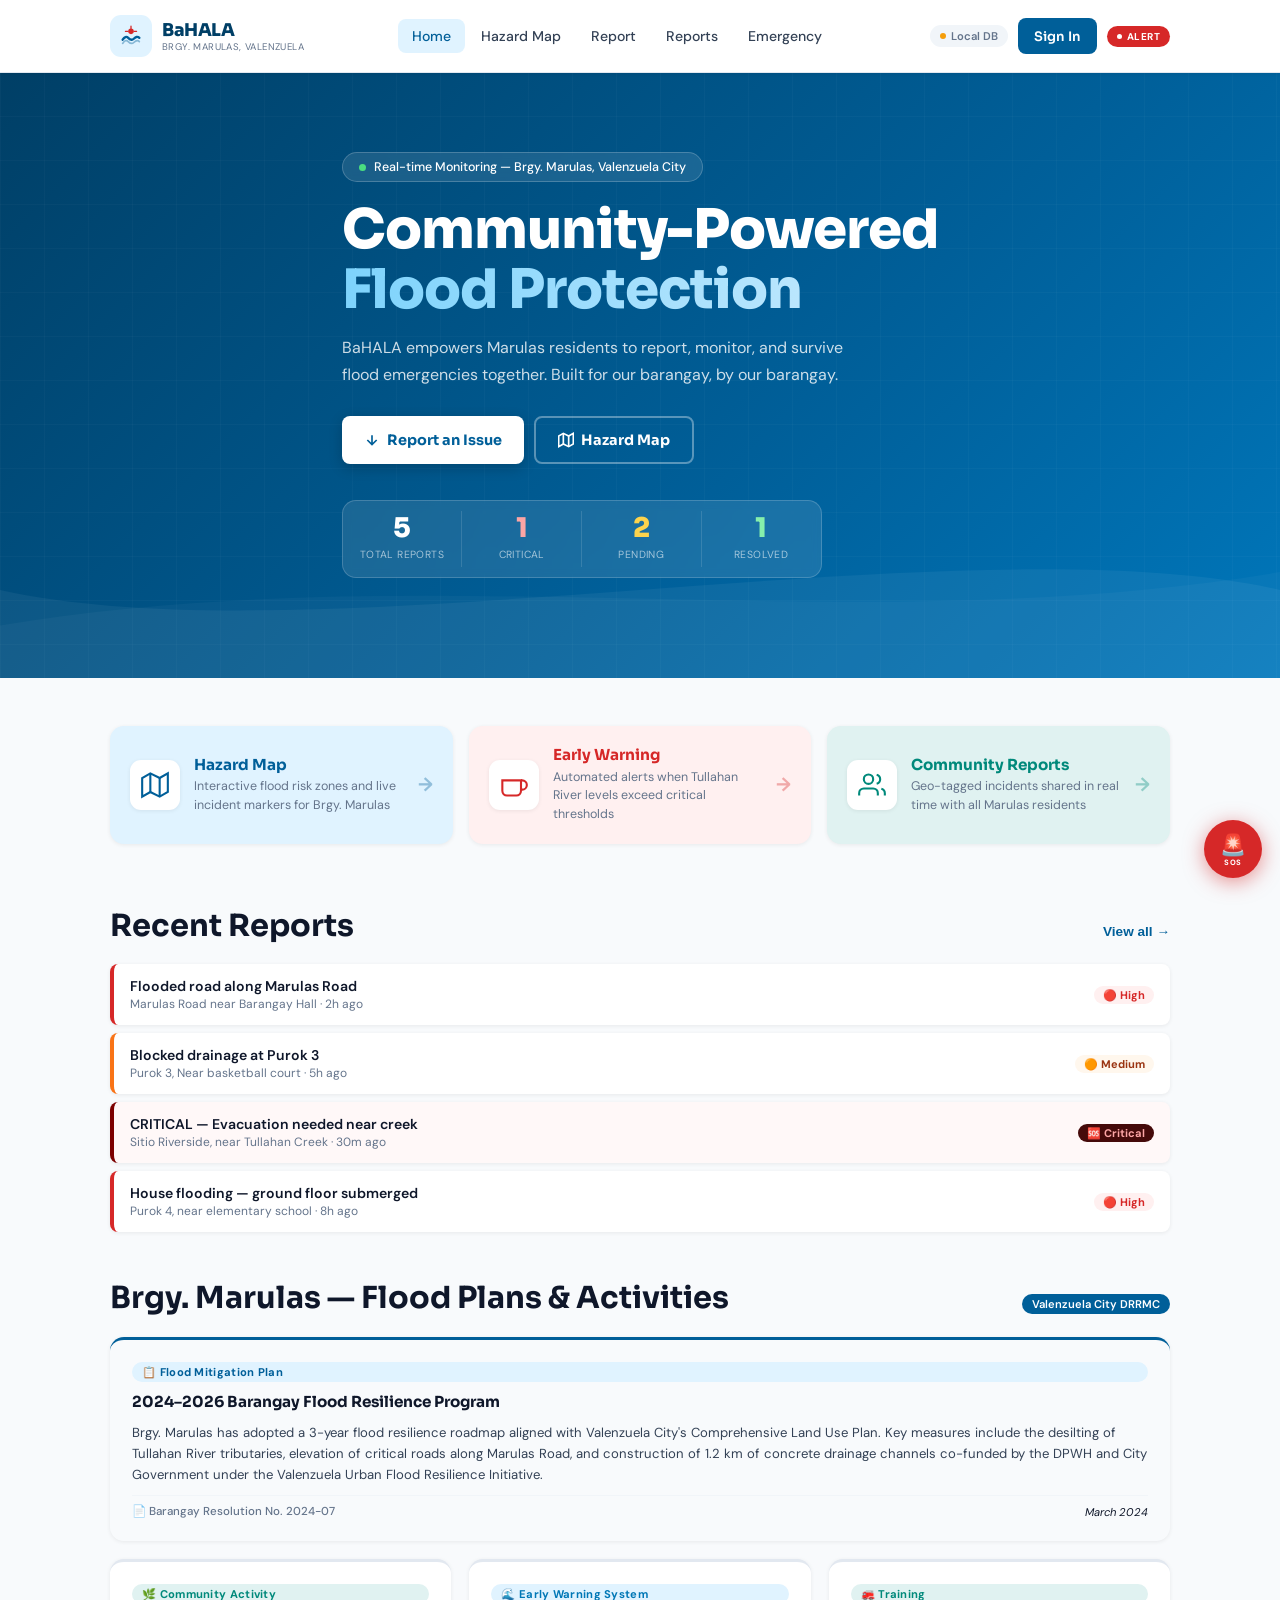
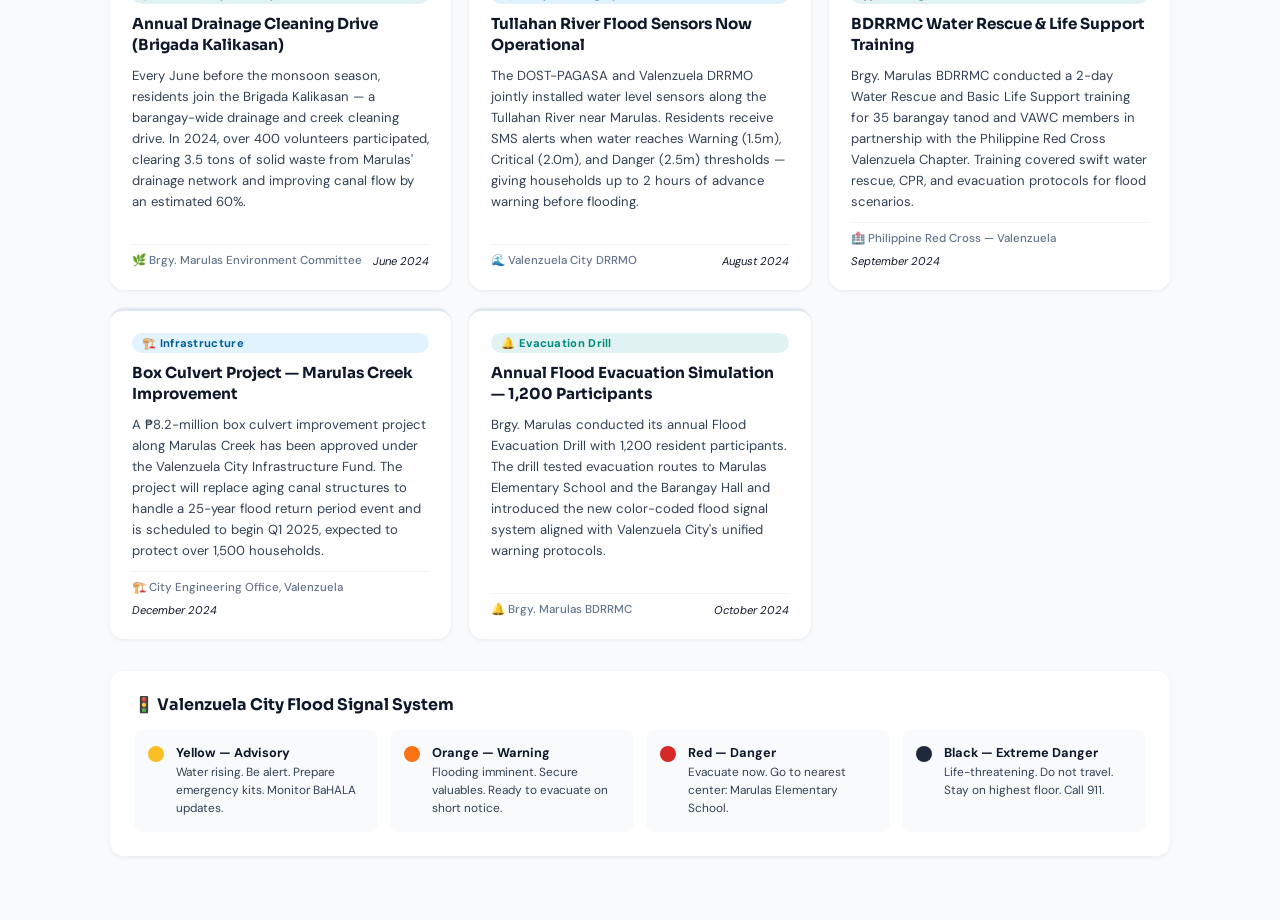
==== index.html @ 25e04f05 "separated the capture and insert image button to easily upload images thru camera and from files" ====
<!DOCTYPE html>
<html lang="en">
<head>
<meta charset="UTF-8">
<meta name="viewport" content="width=device-width, initial-scale=1.0">
<title>BaHALA — Brgy. Marulas Flood Early Warning System</title>
<meta name="description" content="BaHALA — Community-powered flood warning and reporting system for Barangay Marulas, Valenzuela City.">
<link href="https://fonts.googleapis.com/css2?family=Sora:wght@300;400;600;700;800&family=DM+Sans:opsz,wght@9..40,300;9..40,400;9..40,500;9..40,600&display=swap" rel="stylesheet">
<link rel="stylesheet" href="https://unpkg.com/leaflet@1.9.4/dist/leaflet.css"/>
<link rel="stylesheet" href="styles.css">
</head>
<body>

<!-- ============ HEADER ============ -->
<header class="header" id="header">
  <div class="header-inner">
    <div class="logo" data-page="home">
      <div class="logo-icon">
        <svg width="26" height="26" viewBox="0 0 28 28" fill="none">
          <circle cx="14" cy="14" r="12" fill="#E0F3FF"/>
          <path d="M5 18c2-3 4-4 6-2s4 3 6 1 4-3 6-1" stroke="#005F99" stroke-width="2.5" stroke-linecap="round"/>
          <path d="M5 22c2-3 4-4 6-2s4 3 6 1 4-3 6-1" stroke="#005F99" stroke-width="1.8" stroke-linecap="round" opacity="0.4"/>
          <circle cx="14" cy="9" r="3" fill="#D62828"/>
          <path d="M14 6V3.5M10.5 9H8M17.5 9H20" stroke="#D62828" stroke-width="1.4" stroke-linecap="round"/>
        </svg>
      </div>
      <div class="logo-text">
        <span class="logo-main">BaHALA</span>
        <span class="logo-sub">Brgy. Marulas, Valenzuela</span>
      </div>
    </div>

    <nav class="nav-desktop">
      <a class="nav-link active" data-page="home">Home</a>
      <a class="nav-link" data-page="map">Hazard Map</a>
      <a class="nav-link" data-page="report">Report</a>
      <a class="nav-link" data-page="view">Reports</a>
      <a class="nav-link" data-page="contacts">Emergency</a>
    </nav>

    <div class="header-right">
      <div class="db-indicator" id="dbIndicator"><span class="db-dot"></span><span class="db-label">Local DB</span></div>
      <div id="userMenu" class="user-menu" style="display:none">
        <button class="user-avatar" id="userAvatar">U</button>
        <div class="user-dropdown" id="userDropdown" style="display:none">
          <div class="user-name" id="userNameDisplay">User</div>
          <div class="user-role-display" id="userRoleDisplay">Resident</div>
          <hr style="margin:8px 0;border-color:var(--gray-100)">
          <button class="dropdown-item" id="profileBtn">👤 My Profile</button>
          <button class="dropdown-item" id="logoutBtn">🚪 Sign Out</button>
        </div>
      </div>
      <button class="btn-login-nav" id="loginNavBtn" data-page="login">Sign In</button>
      <div class="alert-badge" id="alertBadge"><span class="alert-dot"></span><span>ALERT</span></div>
      <button class="mobile-menu-btn" id="mobileMenuBtn"><span></span><span></span><span></span></button>
    </div>
  </div>

  <!-- Verification / Lite mode banners rendered here by JS -->
  <div id="headerBanners"></div>

  <div class="mobile-nav" id="mobileNav">
    <a class="mobile-nav-link" data-page="home">🏠 Home</a>
    <a class="mobile-nav-link" data-page="map">🗺️ Hazard Map</a>
    <a class="mobile-nav-link" data-page="report">📋 Report Issue</a>
    <a class="mobile-nav-link" data-page="view">📊 View Reports</a>
    <a class="mobile-nav-link" data-page="contacts">🚨 Emergency</a>
    <a class="mobile-nav-link" id="mobileLoginLink" data-page="login">🔐 Sign In / Register</a>
    <a class="mobile-nav-link" href="lite.html">⚡ Lite Mode (Low Bandwidth)</a>
  </div>
</header>

<!-- ============================================================ PAGE: LOGIN ============================================================ -->
<main id="page-login" class="page">
  <div class="auth-wrapper">
    <div class="auth-card">
      <div class="auth-header">
        <svg width="52" height="52" viewBox="0 0 28 28" fill="none">
          <circle cx="14" cy="14" r="12" fill="#E0F3FF"/>
          <path d="M5 18c2-3 4-4 6-2s4 3 6 1 4-3 6-1" stroke="#005F99" stroke-width="2.5" stroke-linecap="round"/>
          <circle cx="14" cy="9" r="3" fill="#D62828"/>
        </svg>
        <h2>BaHALA Sign In</h2>
        <p>Brgy. Marulas Flood Warning System</p>
      </div>
      <div class="auth-tabs">
        <button class="auth-tab active" data-tab="signin">Sign In</button>
        <button class="auth-tab" data-tab="signup">Register</button>
      </div>
      <!-- Sign In Form -->
      <div class="auth-form" id="signinForm">
        <div class="demo-creds">
          <strong>Demo Credentials</strong><br>
          👤 Resident: <code>resident@marulas.com</code> / <code>resident123</code><br>
          <!--🛡️ Admin: <code>admin@marulas.gov.ph</code> / <code>admin123</code>-->
        </div>
        <div class="form-group"><label>Email Address</label><input type="email" id="loginEmail" placeholder="your@email.com"></div>
        <div class="form-group"><label>Password</label><input type="password" id="loginPassword" placeholder="••••••••"></div>
        <button class="btn-auth" id="signInBtn">Sign In →</button>
        <button class="btn-guest" data-page="home">Continue as Guest (View Only)</button>
      </div>
      <!-- Sign Up Form -->
      <div class="auth-form" id="signupForm" style="display:none">
        <div class="form-group"><label>Full Name</label><input type="text" id="regName" placeholder="Juan dela Cruz"></div>
        <div class="form-group"><label>Email Address</label><input type="email" id="regEmail" placeholder="your@email.com"></div>
        <div class="form-group">
          <label>Password</label>
          <input type="password" id="regPassword" placeholder="Min. 8 characters">
          <div class="pw-strength" id="pwStrengthBars">
            <div class="pw-strength-bar" id="pwBar1"></div>
            <div class="pw-strength-bar" id="pwBar2"></div>
            <div class="pw-strength-bar" id="pwBar3"></div>
            <div class="pw-strength-bar" id="pwBar4"></div>
          </div>
          <div class="pw-strength-label" id="pwStrengthLabel"></div>
        </div>
        <button class="btn-auth" id="signUpBtn">Create Account →</button>
        <p class="auth-note">Admin accounts are assigned by the Barangay office only.</p>
      </div>
    </div>
  </div>
</main>

<!-- ============================================================ PAGE: HOME ============================================================ -->
<main id="page-home" class="page active">

  <section class="hero">
    <div class="hero-bg">
      <svg class="hero-wave" viewBox="0 0 1440 200" preserveAspectRatio="none"><path d="M0,100 C360,180 1080,20 1440,100 L1440,200 L0,200 Z" fill="rgba(255,255,255,0.05)"/></svg>
      <svg class="hero-wave hero-wave2" viewBox="0 0 1440 200" preserveAspectRatio="none"><path d="M0,140 C480,60 960,160 1440,80 L1440,200 L0,200 Z" fill="rgba(255,255,255,0.03)"/></svg>
    </div>
    <div class="hero-content container">
      <div class="hero-badge"><span class="pulse-dot"></span>Real-time Monitoring — Brgy. Marulas, Valenzuela City</div>
      <h1 class="hero-title">Community-Powered<br><em>Flood Protection</em></h1>
      <p class="hero-desc">BaHALA empowers Marulas residents to report, monitor, and survive flood emergencies together. Built for our barangay, by our barangay.</p>
      <div class="hero-ctas">
        <button class="btn-primary" data-page="report">
          <svg width="16" height="16" viewBox="0 0 24 24" fill="none" stroke="currentColor" stroke-width="2.5"><path d="M12 5v14M5 12l7 7 7-7"/></svg>Report an Issue
        </button>
        <button class="btn-secondary" data-page="map">
          <svg width="16" height="16" viewBox="0 0 24 24" fill="none" stroke="currentColor" stroke-width="2.5"><polygon points="1 6 1 22 8 18 16 22 23 18 23 2 16 6 8 2 1 6"/><line x1="8" y1="2" x2="8" y2="18"/><line x1="16" y1="6" x2="16" y2="22"/></svg>Hazard Map
        </button>
      </div>
      <div class="status-strip">
        <div class="status-item"><span class="status-num" id="statTotal">—</span><span class="status-label">Total Reports</span></div>
        <div class="status-divider"></div>
        <div class="status-item"><span class="status-num status-red" id="statCritical">—</span><span class="status-label">Critical</span></div>
        <div class="status-divider"></div>
        <div class="status-item"><span class="status-num status-yellow" id="statPending">—</span><span class="status-label">Pending</span></div>
        <div class="status-divider"></div>
        <div class="status-item"><span class="status-num status-green" id="statResolved">—</span><span class="status-label">Resolved</span></div>
      </div>
    </div>
  </section>

  <section class="features">
    <div class="container">
      <div class="feature-grid">
        <div class="feature-card fc-blue" data-page="map"><div class="fc-icon"><svg width="28" height="28" viewBox="0 0 24 24" fill="none" stroke="currentColor" stroke-width="1.8"><polygon points="1 6 1 22 8 18 16 22 23 18 23 2 16 6 8 2 1 6"/><line x1="8" y1="2" x2="8" y2="18"/><line x1="16" y1="6" x2="16" y2="22"/></svg></div><div class="fc-content"><h3>Hazard Map</h3><p>Interactive flood risk zones and live incident markers for Brgy. Marulas</p></div><div class="fc-arrow">→</div></div>
        <div class="feature-card fc-red" data-page="contacts"><div class="fc-icon"><svg width="28" height="28" viewBox="0 0 24 24" fill="none" stroke="currentColor" stroke-width="1.8"><path d="M18 8h1a4 4 0 010 8h-1"/><path d="M2 8h16v9a4 4 0 01-4 4H6a4 4 0 01-4-4V8z"/></svg></div><div class="fc-content"><h3>Early Warning</h3><p>Automated alerts when Tullahan River levels exceed critical thresholds</p></div><div class="fc-arrow">→</div></div>
        <div class="feature-card fc-teal" data-page="report"><div class="fc-icon"><svg width="28" height="28" viewBox="0 0 24 24" fill="none" stroke="currentColor" stroke-width="1.8"><path d="M17 21v-2a4 4 0 00-4-4H5a4 4 0 00-4 4v2"/><circle cx="9" cy="7" r="4"/><path d="M23 21v-2a4 4 0 00-3-3.87M16 3.13a4 4 0 010 7.75"/></svg></div><div class="fc-content"><h3>Community Reports</h3><p>Geo-tagged incidents shared in real time with all Marulas residents</p></div><div class="fc-arrow">→</div></div>
      </div>
    </div>
  </section>

  <section class="home-section">
    <div class="container">
      <div class="section-header"><h2>Recent Reports</h2><button class="btn-link" data-page="view">View all →</button></div>
      <div id="recentReportsList" class="recent-list"><div class="loading-shimmer"></div><div class="loading-shimmer"></div><div class="loading-shimmer"></div></div>
    </div>
  </section>

  <!-- ARTICLES & NEWS -->
  <section class="news-section">
    <div class="container">
      <div class="section-header">
        <h2>Brgy. Marulas — Flood Plans &amp; Activities</h2>
        <span class="section-badge">Valenzuela City DRRMC</span>
      </div>
      <div class="news-grid">

        <article class="news-card news-featured">
          <div class="news-tag news-tag-plan">📋 Flood Mitigation Plan</div>
          <h3>2024–2026 Barangay Flood Resilience Program</h3>
          <p>Brgy. Marulas has adopted a 3-year flood resilience roadmap aligned with Valenzuela City's Comprehensive Land Use Plan. Key measures include the desilting of Tullahan River tributaries, elevation of critical roads along Marulas Road, and construction of 1.2 km of concrete drainage channels co-funded by the DPWH and City Government under the Valenzuela Urban Flood Resilience Initiative.</p>
          <div class="news-footer"><span class="news-source">📄 Barangay Resolution No. 2024-07</span><span class="news-date">March 2024</span></div>
        </article>

        <article class="news-card">
          <div class="news-tag news-tag-activity">🌿 Community Activity</div>
          <h3>Annual Drainage Cleaning Drive (Brigada Kalikasan)</h3>
          <p>Every June before the monsoon season, residents join the Brigada Kalikasan — a barangay-wide drainage and creek cleaning drive. In 2024, over 400 volunteers participated, clearing 3.5 tons of solid waste from Marulas' drainage network and improving canal flow by an estimated 60%.</p>
          <div class="news-footer"><span class="news-source">🌿 Brgy. Marulas Environment Committee</span><span class="news-date">June 2024</span></div>
        </article>

        <article class="news-card">
          <div class="news-tag news-tag-alert">🌊 Early Warning System</div>
          <h3>Tullahan River Flood Sensors Now Operational</h3>
          <p>The DOST-PAGASA and Valenzuela DRRMO jointly installed water level sensors along the Tullahan River near Marulas. Residents receive SMS alerts when water reaches Warning (1.5m), Critical (2.0m), and Danger (2.5m) thresholds — giving households up to 2 hours of advance warning before flooding.</p>
          <div class="news-footer"><span class="news-source">🌊 Valenzuela City DRRMO</span><span class="news-date">August 2024</span></div>
        </article>

        <article class="news-card">
          <div class="news-tag news-tag-activity">🚒 Training</div>
          <h3>BDRRMC Water Rescue &amp; Life Support Training</h3>
          <p>Brgy. Marulas BDRRMC conducted a 2-day Water Rescue and Basic Life Support training for 35 barangay tanod and VAWC members in partnership with the Philippine Red Cross Valenzuela Chapter. Training covered swift water rescue, CPR, and evacuation protocols for flood scenarios.</p>
          <div class="news-footer"><span class="news-source">🏥 Philippine Red Cross — Valenzuela</span><span class="news-date">September 2024</span></div>
        </article>

        <article class="news-card">
          <div class="news-tag news-tag-plan">🏗️ Infrastructure</div>
          <h3>Box Culvert Project — Marulas Creek Improvement</h3>
          <p>A ₱8.2-million box culvert improvement project along Marulas Creek has been approved under the Valenzuela City Infrastructure Fund. The project will replace aging canal structures to handle a 25-year flood return period event and is scheduled to begin Q1 2025, expected to protect over 1,500 households.</p>
          <div class="news-footer"><span class="news-source">🏗️ City Engineering Office, Valenzuela</span><span class="news-date">December 2024</span></div>
        </article>

        <article class="news-card">
          <div class="news-tag news-tag-activity">🔔 Evacuation Drill</div>
          <h3>Annual Flood Evacuation Simulation — 1,200 Participants</h3>
          <p>Brgy. Marulas conducted its annual Flood Evacuation Drill with 1,200 resident participants. The drill tested evacuation routes to Marulas Elementary School and the Barangay Hall and introduced the new color-coded flood signal system aligned with Valenzuela City's unified warning protocols.</p>
          <div class="news-footer"><span class="news-source">🔔 Brgy. Marulas BDRRMC</span><span class="news-date">October 2024</span></div>
        </article>

      </div>

      <div class="signal-guide">
        <h3>🚦 Valenzuela City Flood Signal System</h3>
        <div class="signal-grid">
          <div class="signal-item signal-yellow"><div class="signal-color"></div><div><strong>Yellow — Advisory</strong><p>Water rising. Be alert. Prepare emergency kits. Monitor BaHALA updates.</p></div></div>
          <div class="signal-item signal-orange"><div class="signal-color"></div><div><strong>Orange — Warning</strong><p>Flooding imminent. Secure valuables. Ready to evacuate on short notice.</p></div></div>
          <div class="signal-item signal-red"><div class="signal-color"></div><div><strong>Red — Danger</strong><p>Evacuate now. Go to nearest center: Marulas Elementary School.</p></div></div>
          <div class="signal-item signal-black"><div class="signal-color"></div><div><strong>Black — Extreme Danger</strong><p>Life-threatening. Do not travel. Stay on highest floor. Call 911.</p></div></div>
        </div>
      </div>
    </div>
  </section>

</main>

<!-- ============================================================ PAGE: HAZARD MAP ============================================================ -->
<main id="page-map" class="page">
  <div class="page-header page-header-map">
    <div class="container">
      <div class="page-header-inner">
        <button class="back-btn" data-page="home">← Back</button>
        <div><h1>🗺️ Hazard Map</h1><p>Flood risk zones &amp; live incident markers — Brgy. Marulas, Valenzuela City</p></div>
      </div>
    </div>
  </div>
  <div class="map-layout">
    <div class="map-sidebar">
      <div class="map-legend">
        <h4>Risk Zones</h4>
        <div class="legend-item"><span class="legend-dot dot-critical"></span> Critical Risk</div>
        <div class="legend-item"><span class="legend-dot dot-high"></span> High Risk</div>
        <div class="legend-item"><span class="legend-dot dot-medium"></span> Medium Risk</div>
        <div class="legend-item"><span class="legend-dot dot-low"></span> Low Risk</div>
        <hr>
        <div class="legend-item"><span class="legend-icon">📍</span> Incident Report</div>
        <div class="legend-item"><span class="legend-icon">🏫</span> Evacuation Center</div>
        <div class="legend-item"><span class="legend-icon">🏛️</span> Barangay Hall</div>
      </div>
      <div class="map-filter-section">
        <h4>Filter Incidents</h4>
        <div class="map-filter-chips" id="mapSevFilter">
          <button class="chip active" data-filter="all">All</button>
          <button class="chip" data-filter="critical">🆘 Critical</button>
          <button class="chip" data-filter="high">🔴 High</button>
          <button class="chip" data-filter="medium">🟠 Medium</button>
          <button class="chip" data-filter="low">🟡 Low</button>
        </div>
      </div>
      <div class="map-incidents">
        <h4>Active Incidents <span id="incidentCount" class="incident-count">0</span></h4>
        <div id="mapIncidentList"><div class="map-incident-empty">Loading incidents...</div></div>
      </div>
    </div>
    <div class="map-main">
      <div id="hazardMap"></div>
      <div class="map-controls">
        <button class="map-ctrl-btn" id="mapCenterBtn" title="Center on Brgy. Marulas">🎯</button>
      </div>
    </div>
  </div>
</main>

<!-- ============================================================ PAGE: REPORT ============================================================ -->
<main id="page-report" class="page">
  <div class="page-header">
    <div class="container">
      <div class="page-header-inner">
        <button class="back-btn" data-page="home">← Back</button>
        <div><h1>Submit a Report</h1><p>Report flood hazards in Brgy. Marulas — data syncs to all users instantly</p></div>
      </div>
    </div>
  </div>
  <div class="container form-container">
    <div class="form-card" id="reportFormCard">
      <!-- Step 1: Incident Details -->
      <div class="form-section-title"><div class="form-step">1</div><h3>Incident Details</h3></div>
      <div class="form-grid">
        <div class="form-group full-width"><label>Report Title *</label><input type="text" id="reportTitle" placeholder="e.g. Flooded road near Barangay Hall" maxlength="100"><span class="char-count" id="titleCount">0/100</span></div>
        <div class="form-group"><label>Incident Type *</label><div class="select-wrapper"><select id="reportType"><option value="">Select type...</option><option value="road-flooding">Road Flooding</option><option value="house-flooding">House Flooding</option><option value="blocked-drainage">Blocked Drainage</option><option value="rising-water-level">Rising Water Level</option><option value="landslide">Landslide / Erosion</option><option value="structural-damage">Structural Damage</option><option value="evacuation-needed">Evacuation Needed</option><option value="other">Other Hazard</option></select></div></div>
        <div class="form-group"><label>Severity Level *</label><div class="severity-picker" id="severityPicker"><button type="button" class="sev-btn sev-low" data-value="low">🟡 Low</button><button type="button" class="sev-btn sev-medium" data-value="medium">🟠 Medium</button><button type="button" class="sev-btn sev-high" data-value="high">🔴 High</button><button type="button" class="sev-btn sev-critical" data-value="critical">🆘 Critical</button></div><input type="hidden" id="reportSeverity"></div>
        <div class="form-group full-width"><label>Street / Landmark *</label><input type="text" id="reportStreet" placeholder="e.g. Marulas Road near Purok 3 basketball court"></div>
        <div class="form-group full-width"><label>Description *</label><textarea id="reportDescription" rows="4" placeholder="Describe the situation. Include water level, number of families affected, and any immediate dangers..." maxlength="600"></textarea><span class="char-count" id="descCount">0/600</span></div>
      </div>

      <!-- Step 2: Reporter Info -->
      <div class="form-section-title" style="margin-top:2rem"><div class="form-step">2</div><h3>Reporter Information</h3></div>
      <div class="form-grid">
        <div class="form-group"><label>Your Name *</label><input type="text" id="reporterName" placeholder="Full name"></div>
        <div class="form-group"><label>Contact Number</label><input type="tel" id="reporterContact" placeholder="09XX-XXX-XXXX"></div>
        <div class="form-group full-width"><label class="checkbox-label"><input type="checkbox" id="reportAnonymous"><span class="checkmark"></span>Submit anonymously (your name will not be shown publicly)</label></div>
      </div>

      <!-- Step 3: Photo Evidence -->
      <div class="form-section-title" style="margin-top:2rem"><div class="form-step">3</div><h3>Photo Evidence <span style="font-weight:400;color:var(--gray-500);font-size:0.82rem">(Optional)</span></h3></div>
      <div class="form-grid">
        <div class="form-group full-width">
          <label>Upload or Capture Image</label>
          <div class="image-action-buttons" style="display:flex; gap:12px; margin-bottom:12px;">
            <button type="button" class="btn-cancel" id="btnCameraImage" style="flex:1; display:flex; align-items:center; justify-content:center; gap:8px; min-height:48px;">📷 Take Photo</button>
            <button type="button" class="btn-cancel" id="btnUploadImage" style="flex:1; display:flex; align-items:center; justify-content:center; gap:8px; min-height:48px;">📁 Upload File</button>
          </div>
          <div class="image-upload-zone" id="imageUploadZone">
            <div class="image-upload-icon">📥</div>
            <p>Or drag and drop an image here</p>
            <small>JPG, PNG, WEBP — max 5MB</small>
          </div>
          <input type="file" id="reportImageUpload" accept="image/*" style="display:none">
          <input type="file" id="reportImageCamera" accept="image/*" capture="environment" style="display:none">
          <div id="imagePreviewWrap" style="display:none" class="image-preview-wrap">
            <img id="imagePreview" class="image-preview" src="" alt="Preview">
            <button class="image-preview-remove" id="removeImageBtn" title="Remove image">✕</button>
          </div>
          <div class="upload-progress" id="uploadProgressWrap" style="display:none">
            <div class="upload-progress-bar" id="uploadProgressBar"></div>
          </div>
        </div>
      </div>

      <div class="form-actions">
        <button class="btn-cancel" data-page="home">Cancel</button>
        <button class="btn-submit" id="submitReportBtn"><svg width="16" height="16" viewBox="0 0 24 24" fill="none" stroke="currentColor" stroke-width="2.5"><polyline points="20 6 9 17 4 12"/></svg>Submit Report</button>
      </div>
      <div class="form-success" id="formSuccess">
        <div class="success-icon">✓</div>
        <h3>Report Submitted!</h3>
        <p>Your report has been recorded and synced to all users in real time.</p>
        <div class="success-actions">
          <button class="btn-submit" data-page="view">View All Reports</button>
          <button class="btn-cancel" id="submitAnotherBtn">Submit Another</button>
        </div>
      </div>
    </div>
  </div>
</main>

<!-- ============================================================ PAGE: VIEW REPORTS ============================================================ -->
<main id="page-view" class="page">
  <div class="page-header">
    <div class="container">
      <div class="page-header-inner">
        <button class="back-btn" data-page="home">← Back</button>
        <div><h1>Community Reports</h1><p>Brgy. Marulas flood incidents <span id="adminBadge" class="admin-badge" style="display:none">🛡️ Admin View</span></p></div>
      </div>
    </div>
  </div>
  <div class="container" style="padding-top:16px;padding-bottom:60px">
    <div class="resolve-notice" id="resolveNotice" style="display:none">⏱️ <strong>Auto-delete active:</strong> Resolved reports are automatically removed after 24 hours.</div>
    <div class="filter-bar">
      <div class="filter-group"><label>Severity</label><div class="filter-chips" id="severityFilter"><button class="chip active" data-filter="all">All</button><button class="chip chip-low" data-filter="low">🟡 Low</button><button class="chip chip-medium" data-filter="medium">🟠 Medium</button><button class="chip chip-high" data-filter="high">🔴 High</button><button class="chip chip-critical" data-filter="critical">🆘 Critical</button></div></div>
      <div class="filter-group"><label>Status</label><div class="filter-chips" id="statusFilter"><button class="chip active" data-filter="all">All</button><button class="chip" data-filter="pending">⏳ Pending</button><button class="chip" data-filter="responding">🔵 Responding</button><button class="chip" data-filter="resolved">✅ Resolved</button></div></div>
      <div class="filter-search"><input type="text" id="searchReports" placeholder="🔍 Search title, location, type…"></div>
      <div class="filter-actions">
        <span class="filter-count" id="filterResultCount" style="display:none"></span>
        <button class="btn-clear-filters" id="clearFiltersBtn" style="display:none">✕ Clear</button>
        <button class="btn-refresh" id="refreshBtn">↻ Refresh</button>
      </div>
    </div>
    <div class="reports-table-wrap" id="reportsTableWrap"><table class="reports-table"><thead><tr><th>ID</th><th>Title</th><th>Type</th><th>Location</th><th>Severity</th><th>Status</th><th>Submitted</th><th>Actions</th></tr></thead><tbody id="reportsTableBody"></tbody></table></div>
    <div class="empty-state" id="emptyState" style="display:none"><div class="empty-icon">📋</div><h3>No reports found</h3><p>Try adjusting your filters or submit a new report.</p><button class="btn-submit" data-page="report">Submit First Report</button></div>
  </div>
</main>

<!-- ============================================================ PAGE: EMERGENCY CONTACTS ============================================================ -->
<main id="page-contacts" class="page">
  <div class="page-header page-header-red">
    <div class="container"><div class="page-header-inner"><button class="back-btn" data-page="home">← Back</button><div><h1>🚨 Emergency Contacts</h1><p>Valenzuela City &amp; Brgy. Marulas emergency responders</p></div></div></div>
  </div>
  <div class="container contacts-container">
    <div class="emergency-banner"><span>⚠️</span><div><strong>In immediate danger?</strong><p>Call 911 or the Valenzuela DRRMO hotline immediately. Do not wait.</p></div><a href="tel:911" class="emergency-call-btn">CALL 911</a></div>
    <div class="contacts-grid">
      <div class="contact-card"><div class="contact-icon">🏛️</div><div class="contact-info"><h3>Valenzuela DRRMO</h3><p>City Disaster Risk Reduction &amp; Management Office</p><a href="tel:02-8292-8700" class="contact-number">02-8292-8700</a><a href="tel:0917-8297119" class="contact-number">0917-829-7119</a></div><a href="tel:02-8292-8700" class="contact-call-btn">📞 Call</a></div>
      <div class="contact-card"><div class="contact-icon">🌦️</div><div class="contact-info"><h3>PAGASA</h3><p>Weather &amp; Flood Forecasting Division</p><a href="tel:02-8284-0800" class="contact-number">02-8284-0800</a></div><a href="tel:02-8284-0800" class="contact-call-btn">📞 Call</a></div>
      <div class="contact-card"><div class="contact-icon">🚒</div><div class="contact-info"><h3>Valenzuela Fire Station</h3><p>Bureau of Fire Protection — Valenzuela City</p><a href="tel:02-8292-0000" class="contact-number">02-8292-0000</a><a href="tel:160" class="contact-number">160</a></div><a href="tel:02-8292-0000" class="contact-call-btn">📞 Call</a></div>
      <div class="contact-card"><div class="contact-icon">👮</div><div class="contact-info"><h3>Valenzuela PNP</h3><p>Police Station — Valenzuela City</p><a href="tel:02-8292-1161" class="contact-number">02-8292-1161</a><a href="tel:117" class="contact-number">117</a></div><a href="tel:02-8292-1161" class="contact-call-btn">📞 Call</a></div>
      <div class="contact-card"><div class="contact-icon">🏥</div><div class="contact-info"><h3>Valenzuela Medical Center</h3><p>Emergency medical assistance</p><a href="tel:02-8291-5841" class="contact-number">02-8291-5841</a></div><a href="tel:02-8291-5841" class="contact-call-btn">📞 Call</a></div>
      <div class="contact-card"><div class="contact-icon">🏥</div><div class="contact-info"><h3>Philippine Red Cross</h3><p>Rescue, relief and medical aid</p><a href="tel:143" class="contact-number">143</a><a href="tel:02-8527-0000" class="contact-number">02-8527-0000</a></div><a href="tel:143" class="contact-call-btn">📞 Call</a></div>
      <div class="contact-card"><div class="contact-icon">⚡</div><div class="contact-info"><h3>Meralco Emergency</h3><p>Downed power lines &amp; electrical hazards</p><a href="tel:16211" class="contact-number">16211</a></div><a href="tel:16211" class="contact-call-btn">📞 Call</a></div>
      <div class="contact-card"><div class="contact-icon">🏛️</div><div class="contact-info"><h3>NDRRMC Operations</h3><p>National Disaster Risk Reduction Council</p><a href="tel:02-8911-1406" class="contact-number">02-8911-1406</a><a href="tel:911" class="contact-number">911</a></div><a href="tel:911" class="contact-call-btn">📞 Call</a></div>
    </div>
    <div class="section-header" style="margin-top:3rem"><h2>Brgy. Marulas Local Contacts</h2></div>
    <div class="local-contacts">
      <div class="local-contact"><div class="lc-avatar">BC</div><div class="lc-info"><strong>Barangay Captain</strong><span>Hon. Barangay Captain</span></div><a href="tel:09171234567" class="lc-call">📞 09171234567</a></div>
      <div class="local-contact"><div class="lc-avatar">BD</div><div class="lc-info"><strong>BDRRMC Head</strong><span>Emergency Coordinator</span></div><a href="tel:09281234567" class="lc-call">📞 09281234567</a></div>
      <div class="local-contact"><div class="lc-avatar">EV</div><div class="lc-info"><strong>Evacuation Center</strong><span>Marulas Elementary School</span></div><a href="tel:09391234567" class="lc-call">📞 09391234567</a></div>
      <div class="local-contact"><div class="lc-avatar">TC</div><div class="lc-info"><strong>Barangay Tanod Chief</strong><span>Peace &amp; Order Desk</span></div><a href="tel:09451234567" class="lc-call">📞 09451234567</a></div>
    </div>
  </div>
</main>

<!-- ============================================================ PAGE: PROFILE ============================================================ -->
<main id="page-profile" class="page">
  <div class="page-header">
    <div class="container">
      <div class="page-header-inner">
        <button class="back-btn" data-page="home">← Back</button>
        <div><h1>👤 My Profile</h1><p>Manage your account information and security</p></div>
      </div>
    </div>
  </div>
  <div class="profile-wrapper">
    <div class="profile-card" id="profileCard">
      <!-- Rendered by JS -->
    </div>
  </div>
</main>

<!-- REPORT DETAIL MODAL -->
<div class="modal-overlay" id="modalOverlay">
  <div class="modal" id="reportModal">
    <button class="modal-close" id="modalClose">✕</button>
    <div class="modal-body" id="modalBody"></div>
  </div>
</div>

<!-- IMAGE LIGHTBOX -->
<div class="img-lightbox" id="imgLightbox">
  <button class="img-lightbox-close" id="imgLightboxClose">✕</button>
  <img id="imgLightboxImg" src="" alt="Full image">
</div>

<!-- FAB -->
<a href="tel:911" class="fab-emergency"><span>🚨</span><span class="fab-label">SOS</span></a>

<!-- TOAST -->
<div class="toast" id="toast"></div>

<script src="config.js"></script>
<script src="database.js"></script>
<script src="https://unpkg.com/leaflet@1.9.4/dist/leaflet.js"></script>
<script src="app.js"></script>
</body>
</html>
---- styles.css ----
/* ===================================================
   BaHALA v2 — Flood Early Warning System
   Brgy. Marulas, Valenzuela City
   =================================================== */
:root {
  --primary:     #005F99;
  --dark-blue:   #003F66;
  --red:         #D62828;
  --red-light:   #FFF0F0;
  --light-bg:    #E0F3FF;
  --teal:        #00897B;
  --teal-light:  #E0F2F1;
  --amber:       #F59E0B;
  --amber-light: #FFFBEB;
  --green:       #16A34A;
  --green-light: #F0FDF4;
  --white:       #FFFFFF;
  --gray-50:     #F8FAFC;
  --gray-100:    #F1F5F9;
  --gray-200:    #E2E8F0;
  --gray-300:    #CBD5E1;
  --gray-500:    #64748B;
  --gray-700:    #334155;
  --gray-900:    #0F172A;
  --font-head:   'Sora', sans-serif;
  --font-body:   'DM Sans', sans-serif;
  --radius-sm:   8px;
  --radius:      14px;
  --radius-lg:   22px;
  --shadow-sm:   0 1px 4px rgba(0,0,0,0.07);
  --shadow:      0 4px 20px rgba(0,63,102,0.12);
  --shadow-lg:   0 20px 60px rgba(0,63,102,0.2);
}
*,*::before,*::after{box-sizing:border-box;margin:0;padding:0}
html{scroll-behavior:smooth}
body{font-family:var(--font-body);color:var(--gray-900);background:var(--gray-50);min-height:100vh;padding-top:72px;overflow-x:hidden}
h1,h2,h3,h4{font-family:var(--font-head);font-weight:700;line-height:1.2}
h1{font-size:clamp(1.8rem,4vw,2.6rem)}
h2{font-size:clamp(1.3rem,3vw,1.9rem)}
h3{font-size:1.05rem}
p{line-height:1.65;color:var(--gray-700)}
a{text-decoration:none;color:inherit}
.container{max-width:1100px;margin:0 auto;padding:0 20px}

/* PAGE SYSTEM */
.page{display:none}
.page.active{display:block;animation:pageFadeIn 0.3s ease}
@keyframes pageFadeIn{from{opacity:0;transform:translateY(10px)}to{opacity:1;transform:translateY(0)}}

/* HEADER */
.header{position:fixed;top:0;left:0;right:0;z-index:1000;background:rgba(255,255,255,0.96);backdrop-filter:blur(12px);border-bottom:1px solid var(--gray-200);box-shadow:var(--shadow-sm)}
.header-inner{display:flex;align-items:center;justify-content:space-between;max-width:1100px;margin:0 auto;padding:0 20px;height:72px;gap:12px}
.logo{display:flex;align-items:center;gap:10px;cursor:pointer;flex-shrink:0}
.logo-icon{width:42px;height:42px;background:var(--light-bg);border-radius:11px;display:flex;align-items:center;justify-content:center}
.logo-text{display:flex;flex-direction:column;line-height:1.2}
.logo-main{font-family:var(--font-head);font-weight:800;font-size:1.1rem;color:var(--dark-blue);letter-spacing:-0.5px}
.logo-sub{font-size:0.6rem;color:var(--gray-500);text-transform:uppercase;letter-spacing:0.4px}
.nav-desktop{display:flex;gap:2px}
.nav-link{padding:8px 14px;border-radius:var(--radius-sm);font-weight:500;font-size:0.88rem;color:var(--gray-700);cursor:pointer;transition:all 0.2s;border:none;background:none}
.nav-link:hover,.nav-link.active{background:var(--light-bg);color:var(--primary)}
.header-right{display:flex;align-items:center;gap:10px;flex-shrink:0}
.db-indicator{display:flex;align-items:center;gap:5px;font-size:0.7rem;font-weight:600;color:var(--gray-500);background:var(--gray-100);padding:4px 10px;border-radius:999px}
.db-dot{width:6px;height:6px;border-radius:50%;background:var(--gray-300)}
.db-indicator.online .db-dot{background:#22c55e;animation:pulse2 1.5s infinite}
.db-indicator.offline .db-dot{background:var(--amber)}
@keyframes pulse2{0%,100%{opacity:1}50%{opacity:0.4}}
.user-menu{position:relative}
.user-avatar{width:36px;height:36px;border-radius:50%;background:var(--primary);color:white;font-family:var(--font-head);font-weight:700;font-size:0.85rem;display:flex;align-items:center;justify-content:center;cursor:pointer;border:none;transition:opacity 0.2s}
.user-avatar:hover{opacity:0.85}
.user-dropdown{position:absolute;top:calc(100% + 8px);right:0;background:white;border-radius:var(--radius);box-shadow:var(--shadow-lg);padding:12px;min-width:190px;z-index:100;border:1px solid var(--gray-200)}
.user-name{font-weight:700;font-size:0.9rem;margin-bottom:2px}
.user-role-display{font-size:0.75rem;color:var(--gray-500);margin-bottom:4px}
.dropdown-item{display:block;width:100%;padding:8px 10px;border-radius:var(--radius-sm);font-size:0.85rem;cursor:pointer;border:none;background:none;text-align:left;transition:background 0.2s}
.dropdown-item:hover{background:var(--gray-100)}
.btn-login-nav{background:var(--primary);color:white;border:none;padding:8px 16px;border-radius:var(--radius-sm);font-family:var(--font-head);font-weight:600;font-size:0.82rem;cursor:pointer;min-height:36px;transition:all 0.2s}
.btn-login-nav:hover{background:var(--dark-blue)}
.alert-badge{display:flex;align-items:center;gap:5px;background:var(--red);color:white;padding:4px 10px;border-radius:999px;font-size:0.62rem;font-weight:700;letter-spacing:0.5px;animation:alertPulse 2s infinite}
@keyframes alertPulse{0%,100%{opacity:1}50%{opacity:0.7}}
.alert-dot{width:5px;height:5px;background:white;border-radius:50%;animation:dotBlink 1s infinite}
@keyframes dotBlink{0%,100%{opacity:1}50%{opacity:0}}
.mobile-menu-btn{display:none;flex-direction:column;justify-content:center;gap:5px;width:40px;height:40px;background:none;border:1px solid var(--gray-200);border-radius:var(--radius-sm);cursor:pointer;padding:9px}
.mobile-menu-btn span{display:block;width: 100%;height:2px;background-color: #005F99;border-radius:2px;transition:all 0.3s}
.mobile-menu-btn.open span:nth-child(1){transform:rotate(45deg) translate(5px,5px)}
.mobile-menu-btn.open span:nth-child(2){opacity:0}
.mobile-menu-btn.open span:nth-child(3){transform:rotate(-45deg) translate(5px,-5px)}
.mobile-nav{display:none;flex-direction:column;border-top:1px solid var(--gray-200);background:white}
.mobile-nav.open{display:flex}
.mobile-nav-link{padding:14px 20px;font-size:0.9rem;font-weight:500;border-bottom:1px solid var(--gray-100);cursor:pointer;transition:background 0.2s;border:none;background:none;text-align:left}
.mobile-nav-link:hover{background:var(--light-bg)}
.mobile-nav-link.active{color:var(--primary);background:var(--light-bg)}

/* VERIFICATION BANNER */
.verify-banner{background:linear-gradient(90deg,#FFF7ED,#FFFBEB);border:1.5px solid #F59E0B;border-radius:var(--radius-sm);padding:10px 16px;margin:10px 20px 0;display:flex;align-items:center;gap:10px;font-size:0.82rem;color:#78350F;animation:slideBanner 0.35s ease}
@keyframes slideBanner{from{opacity:0;transform:translateY(-6px)}to{opacity:1;transform:translateY(0)}}
.verify-banner button{margin-left:auto;background:var(--amber);color:white;border:none;border-radius:5px;padding:4px 11px;font-size:0.75rem;font-weight:600;cursor:pointer;white-space:nowrap}
.verify-banner button:hover{background:#D97706}
.lite-banner{background:linear-gradient(90deg,var(--light-bg),#EFF6FF);border:1.5px solid rgba(0,95,153,0.25);border-radius:var(--radius-sm);padding:10px 16px;display:flex;align-items:center;gap:10px;font-size:0.82rem;color:var(--primary);animation:slideBanner 0.35s ease}
.lite-banner a{font-weight:700;text-decoration:underline;color:var(--dark-blue)}
.lite-banner button{margin-left:auto;background:none;border:none;color:var(--gray-500);cursor:pointer;font-size:1rem;padding:0 4px}

/* AUTH PAGE */
.auth-wrapper{min-height:calc(100vh - 72px);display:flex;align-items:center;justify-content:center;padding:40px 20px;background:linear-gradient(135deg,var(--dark-blue),var(--primary))}
.auth-card{background:white;border-radius:var(--radius-lg);box-shadow:var(--shadow-lg);padding:40px;width:100%;max-width:440px}
.auth-header{text-align:center;margin-bottom:24px}
.auth-header h2{font-size:1.5rem;margin:12px 0 4px}
.auth-header p{font-size:0.85rem;color:var(--gray-500)}
.auth-tabs{display:flex;background:var(--gray-100);border-radius:var(--radius-sm);padding:4px;margin-bottom:20px}
.auth-tab{flex:1;padding:9px;border:none;background:none;border-radius:6px;font-family:var(--font-head);font-weight:600;font-size:0.85rem;cursor:pointer;color:var(--gray-500);transition:all 0.2s}
.auth-tab.active{background:white;color:var(--primary);box-shadow:var(--shadow-sm)}
.auth-form{display:flex;flex-direction:column;gap:14px}
.demo-creds{background:var(--light-bg);border-radius:var(--radius-sm);padding:12px;font-size:0.78rem;line-height:1.7;color:var(--gray-700);border-left:3px solid var(--primary)}
.demo-creds code{background:rgba(0,95,153,0.1);padding:1px 5px;border-radius:4px;font-size:0.76rem}
.btn-auth{background:var(--primary);color:white;border:none;padding:14px;border-radius:var(--radius-sm);font-family:var(--font-head);font-weight:700;font-size:0.95rem;cursor:pointer;min-height:48px;transition:all 0.2s;letter-spacing:0.3px}
.btn-auth:hover{background:var(--dark-blue)}
.btn-guest{background:none;border:1.5px solid var(--gray-200);color:var(--gray-500);padding:12px;border-radius:var(--radius-sm);font-size:0.85rem;cursor:pointer;min-height:44px;transition:all 0.2s}
.btn-guest:hover{border-color:var(--primary);color:var(--primary)}
.auth-note{font-size:0.75rem;color:var(--gray-500);text-align:center}
.pw-strength{display:flex;gap:4px;margin-top:4px}
.pw-strength-bar{height:3px;flex:1;border-radius:2px;background:var(--gray-200);transition:background 0.3s}
.pw-strength-bar.weak{background:#EF4444}
.pw-strength-bar.fair{background:var(--amber)}
.pw-strength-bar.good{background:#22C55E}
.pw-strength-label{font-size:0.7rem;color:var(--gray-500);margin-top:2px}

/* HERO */
.hero{position:relative;min-height:500px;background:linear-gradient(135deg,var(--dark-blue) 0%,var(--primary) 60%,#0077BB 100%);overflow:hidden;display:flex;align-items:center}
.hero-bg{position:absolute;inset:0;pointer-events:none}
.hero-wave,.hero-wave2{position:absolute;bottom:0;left:0;width:100%;height:auto}
.hero::before{content:'';position:absolute;inset:0;background-image:linear-gradient(rgba(255,255,255,0.025) 1px,transparent 1px),linear-gradient(90deg,rgba(255,255,255,0.025) 1px,transparent 1px);background-size:44px 44px}
.hero-content{position:relative;z-index:1;padding:80px 20px 100px;color:white}
.hero-badge{display:inline-flex;align-items:center;gap:8px;background:rgba(255,255,255,0.1);border:1px solid rgba(255,255,255,0.2);border-radius:999px;padding:6px 16px;font-size:0.78rem;font-weight:500;margin-bottom:18px;backdrop-filter:blur(4px)}
.pulse-dot{width:7px;height:7px;background:#4ADE80;border-radius:50%;animation:pulse3 1.5s infinite;box-shadow:0 0 0 0 rgba(74,222,128,0.4)}
@keyframes pulse3{0%{box-shadow:0 0 0 0 rgba(74,222,128,0.4)}70%{box-shadow:0 0 0 8px rgba(74,222,128,0)}100%{box-shadow:0 0 0 0 rgba(74,222,128,0)}}
.hero-title{font-size:clamp(2rem,5vw,3.4rem);font-weight:800;letter-spacing:-1px;margin-bottom:14px;color:white;line-height:1.1}
.hero-title em{font-style:normal;background:linear-gradient(90deg,#7DD3FC,#BAE6FD);-webkit-background-clip:text;-webkit-text-fill-color:transparent;background-clip:text}
.hero-desc{font-size:1rem;color:rgba(255,255,255,0.8);max-width:540px;margin-bottom:28px;line-height:1.7}
.hero-ctas{display:flex;gap:10px;flex-wrap:wrap;margin-bottom:36px}
.btn-primary{display:inline-flex;align-items:center;gap:7px;background:white;color:var(--primary);font-family:var(--font-head);font-weight:700;font-size:0.9rem;padding:13px 22px;border-radius:var(--radius-sm);border:none;cursor:pointer;transition:all 0.2s;box-shadow:0 4px 14px rgba(0,0,0,0.2);min-height:48px}
.btn-primary:hover{transform:translateY(-2px);box-shadow:0 8px 24px rgba(0,0,0,0.25)}
.btn-secondary{display:inline-flex;align-items:center;gap:7px;background:transparent;color:white;font-family:var(--font-head);font-weight:700;font-size:0.9rem;padding:11px 22px;border-radius:var(--radius-sm);border:2px solid rgba(255,255,255,0.35);cursor:pointer;transition:all 0.2s;min-height:48px}
.btn-secondary:hover{background:rgba(255,255,255,0.1);border-color:rgba(255,255,255,0.7)}
.status-strip{display:flex;background:rgba(255,255,255,0.1);border:1px solid rgba(255,255,255,0.18);border-radius:var(--radius);overflow:hidden;backdrop-filter:blur(4px);max-width:480px}
.status-item{flex:1;padding:14px 12px;text-align:center}
.status-num{display:block;font-family:var(--font-head);font-size:1.7rem;font-weight:800;color:white;line-height:1}
.status-num.status-red{color:#FCA5A5}
.status-num.status-yellow{color:#FCD34D}
.status-num.status-green{color:#86EFAC}
.status-label{font-size:0.65rem;color:rgba(255,255,255,0.6);text-transform:uppercase;letter-spacing:0.4px}
.status-divider{width:1px;background:rgba(255,255,255,0.13);margin:10px 0}

/* FEATURES */
.features{padding:48px 0;background:var(--gray-50)}
.feature-grid{display:grid;grid-template-columns:repeat(3,1fr);gap:16px}
.feature-card{display:flex;align-items:center;gap:14px;padding:20px;border-radius:var(--radius);cursor:pointer;transition:all 0.25s;box-shadow:var(--shadow-sm);position:relative;overflow:hidden}
.feature-card:hover{transform:translateY(-4px);box-shadow:var(--shadow)}
.fc-blue{background:var(--light-bg);color:var(--primary)}
.fc-red{background:var(--red-light);color:var(--red)}
.fc-teal{background:var(--teal-light);color:var(--teal)}
.fc-icon{flex-shrink:0;width:50px;height:50px;border-radius:11px;display:flex;align-items:center;justify-content:center;background:white;box-shadow:var(--shadow-sm)}
.fc-blue .fc-icon svg{color:var(--primary)}
.fc-red .fc-icon svg{color:var(--red)}
.fc-teal .fc-icon svg{color:var(--teal)}
.fc-content{flex:1}
.fc-content h3{font-size:0.95rem;margin-bottom:3px}
.fc-content p{font-size:0.78rem;color:var(--gray-500);line-height:1.5}
.fc-arrow{font-size:1.2rem;font-weight:700;opacity:0.35;transition:transform 0.2s}
.feature-card:hover .fc-arrow{transform:translateX(4px);opacity:1}

/* HOME SECTION */
.home-section{padding:16px 0 48px}
.section-header{display:flex;align-items:baseline;justify-content:space-between;gap:12px;margin-bottom:20px;flex-wrap:wrap}
.section-header p{font-size:0.85rem;color:var(--gray-500)}
.section-badge{background:var(--primary);color:white;padding:3px 10px;border-radius:999px;font-size:0.7rem;font-weight:600}
.btn-link{background:none;border:none;color:var(--primary);font-weight:600;font-size:0.85rem;cursor:pointer;transition:opacity 0.2s}
.btn-link:hover{opacity:0.7}

/* RECENT LIST */
.recent-list{display:flex;flex-direction:column;gap:8px}
.loading-shimmer{height:56px;background:linear-gradient(90deg,var(--gray-100) 25%,var(--gray-200) 50%,var(--gray-100) 75%);background-size:200% 100%;animation:shimmer 1.5s infinite;border-radius:var(--radius-sm)}
@keyframes shimmer{0%{background-position:200% 0}100%{background-position:-200% 0}}
.recent-item{display:flex;align-items:center;gap:12px;padding:13px 16px;background:white;border-radius:var(--radius-sm);box-shadow:var(--shadow-sm);cursor:pointer;transition:all 0.2s;border-left:4px solid transparent}
.recent-item:hover{transform:translateX(4px);box-shadow:var(--shadow)}
.recent-item.sev-low{border-color:var(--amber)}
.recent-item.sev-medium{border-color:#F97316}
.recent-item.sev-high{border-color:var(--red)}
.recent-item.sev-critical{border-color:#7C0000;background:#FFF8F8}
.recent-item-title{font-weight:600;font-size:0.88rem;flex:1}
.recent-item-meta{font-size:0.75rem;color:var(--gray-500);margin-top:1px}
.empty-state-small{text-align:center;padding:28px;color:var(--gray-500);font-size:0.88rem;background:white;border-radius:var(--radius-sm);border:2px dashed var(--gray-200)}

/* NEWS SECTION */
.news-section{padding:0 0 64px;background:var(--gray-50)}
.news-grid{display:grid;grid-template-columns:repeat(3,1fr);gap:18px;margin-bottom:32px}
.news-card{background:white;border-radius:var(--radius);box-shadow:var(--shadow-sm);padding:22px;display:flex;flex-direction:column;gap:10px;transition:box-shadow 0.2s;border-top:3px solid var(--gray-200)}
.news-card:hover{box-shadow:var(--shadow)}
.news-featured{grid-column:1/-1;border-top-color:var(--primary);background:linear-gradient(to br,white,var(--light-bg))}
.news-featured h3{font-size:1.15rem}
.news-tag{display:inline-block;padding:3px 10px;border-radius:999px;font-size:0.7rem;font-weight:700;letter-spacing:0.3px}
.news-tag-plan{background:var(--light-bg);color:var(--primary)}
.news-tag-activity{background:var(--teal-light);color:var(--teal)}
.news-tag-alert{background:var(--light-bg);color:#0077B6}
.news-card h3{font-size:0.95rem;line-height:1.35}
.news-card p{font-size:0.82rem;color:var(--gray-600,var(--gray-700));line-height:1.6;flex:1}
.news-footer{display:flex;justify-content:space-between;align-items:center;gap:8px;flex-wrap:wrap;margin-top:auto;padding-top:8px;border-top:1px solid var(--gray-100)}
.news-source{font-size:0.72rem;color:var(--gray-500);font-weight:500}
.news-date{font-size:0.7rem;color:var(--gray-400);font-style:italic}

/* SIGNAL GUIDE */
.signal-guide{background:white;border-radius:var(--radius);box-shadow:var(--shadow-sm);padding:24px}
.signal-guide h3{margin-bottom:16px;font-size:1rem}
.signal-grid{display:grid;grid-template-columns:repeat(4,1fr);gap:12px}
.signal-item{display:flex;gap:12px;align-items:flex-start;padding:14px;border-radius:var(--radius-sm);background:var(--gray-50)}
.signal-color{width:16px;height:16px;border-radius:50%;flex-shrink:0;margin-top:2px}
.signal-yellow .signal-color{background:#FBBF24}
.signal-orange .signal-color{background:#F97316}
.signal-red .signal-color{background:var(--red)}
.signal-black .signal-color{background:#1E293B}
.signal-item strong{display:block;font-size:0.8rem;margin-bottom:3px}
.signal-item p{font-size:0.74rem;color:var(--gray-600,var(--gray-700));line-height:1.5}

/* MAP PAGE */
.page-header{background:linear-gradient(135deg,var(--dark-blue),var(--primary));color:white;padding:28px 0;margin-bottom:0}
.page-header-red{background:linear-gradient(135deg,#7C0000,var(--red))}
.page-header-map{background:linear-gradient(135deg,#003F66,#005F99,#0070AD)}
.page-header-inner{display:flex;align-items:flex-start;gap:18px}
.page-header h1{color:white;font-size:clamp(1.4rem,3vw,2rem)}
.page-header p{color:rgba(255,255,255,0.75);font-size:0.85rem;margin-top:4px}
.back-btn{background:rgba(255,255,255,0.15);border:1px solid rgba(255,255,255,0.2);color:white;padding:8px 14px;border-radius:var(--radius-sm);cursor:pointer;font-size:0.82rem;white-space:nowrap;min-height:44px;transition:background 0.2s}
.back-btn:hover{background:rgba(255,255,255,0.25)}
.admin-badge{display:inline-flex;align-items:center;gap:4px;background:var(--amber);color:#78350F;padding:2px 8px;border-radius:999px;font-size:0.7rem;font-weight:700;margin-left:8px}

.map-layout{display:grid;grid-template-columns:280px 1fr;height:calc(100vh - 160px);min-height:500px}
.map-sidebar{background:white;border-right:1px solid var(--gray-200);overflow-y:auto;padding:16px;display:flex;flex-direction:column;gap:16px}
.map-legend h4,.map-filter-section h4,.map-incidents h4{font-size:0.78rem;font-weight:700;text-transform:uppercase;letter-spacing:0.5px;color:var(--gray-500);margin-bottom:8px}
.legend-item{display:flex;align-items:center;gap:8px;font-size:0.82rem;color:var(--gray-700);padding:3px 0}
.legend-dot{width:12px;height:12px;border-radius:50%;flex-shrink:0}
.dot-critical{background:#7C0000}
.dot-high{background:var(--red)}
.dot-medium{background:#F97316}
.dot-low{background:var(--amber)}
.legend-icon{font-size:0.9rem}
.map-filter-chips{display:flex;flex-direction:column;gap:5px}
.map-filter-chips .chip{text-align:left;padding:6px 10px;justify-content:flex-start}
.map-incidents{flex:1;overflow-y:auto}
.incident-count{background:var(--primary);color:white;padding:1px 7px;border-radius:999px;font-size:0.7rem;margin-left:6px}
.map-incident-item{padding:10px;border-radius:var(--radius-sm);border-left:3px solid var(--gray-300);background:var(--gray-50);margin-bottom:6px;cursor:pointer;transition:all 0.2s;font-size:0.8rem}
.map-incident-item:hover{background:var(--light-bg);border-color:var(--primary)}
.map-incident-item.sev-low{border-color:var(--amber)}
.map-incident-item.sev-medium{border-color:#F97316}
.map-incident-item.sev-high{border-color:var(--red)}
.map-incident-item.sev-critical{border-color:#7C0000}
.map-incident-title{font-weight:600;margin-bottom:2px}
.map-incident-meta{color:var(--gray-500);font-size:0.72rem}
.map-incident-empty{text-align:center;padding:20px;color:var(--gray-500);font-size:0.82rem}
.map-main{position:relative}
#hazardMap{width:100%;height:100%;z-index:1}
.map-controls{position:absolute;bottom:16px;right:16px;z-index:500;display:flex;flex-direction:column;gap:6px}
.map-ctrl-btn{width:40px;height:40px;border-radius:var(--radius-sm);background:white;border:1px solid var(--gray-200);font-size:1.1rem;cursor:pointer;box-shadow:var(--shadow-sm);transition:all 0.2s;display:flex;align-items:center;justify-content:center}
.map-ctrl-btn:hover{background:var(--light-bg);border-color:var(--primary)}

/* FORM */
.form-container{padding:32px 20px 60px}
.form-card{background:white;border-radius:var(--radius-lg);box-shadow:var(--shadow);padding:32px;max-width:780px;margin:0 auto;position:relative}
.form-section-title{display:flex;align-items:center;gap:10px;margin-bottom:20px}
.form-step{width:30px;height:30px;background:var(--primary);color:white;border-radius:50%;display:flex;align-items:center;justify-content:center;font-family:var(--font-head);font-weight:700;font-size:0.85rem;flex-shrink:0}
.form-section-title h3{font-size:0.95rem;color:var(--dark-blue)}
.form-grid{display:grid;grid-template-columns:1fr 1fr;gap:16px}
.form-group{display:flex;flex-direction:column;gap:6px;position:relative}
.form-group.full-width{grid-column:1/-1}
.form-group label{font-size:0.78rem;font-weight:700;color:var(--gray-700);text-transform:uppercase;letter-spacing:0.3px}
input[type="text"],input[type="tel"],input[type="email"],input[type="password"],textarea,select{width:100%;padding:11px 13px;border:1.5px solid var(--gray-200);border-radius:var(--radius-sm);font-family:var(--font-body);font-size:0.92rem;color:var(--gray-900);background:var(--gray-50);transition:border-color 0.2s,box-shadow 0.2s;min-height:46px}
input:focus,textarea:focus,select:focus{outline:none;border-color:var(--primary);box-shadow:0 0 0 3px rgba(0,95,153,0.1);background:white}
textarea{resize:vertical;min-height:96px}
.select-wrapper{position:relative}
.select-wrapper select{appearance:none;padding-right:34px;cursor:pointer}
.select-wrapper::after{content:'▾';position:absolute;right:13px;top:50%;transform:translateY(-50%);color:var(--gray-500);pointer-events:none}
.char-count{position:absolute;right:0;bottom:-18px;font-size:0.7rem;color:var(--gray-400)}
.severity-picker{display:flex;gap:6px;flex-wrap:wrap}
.sev-btn{flex:1;min-width:75px;padding:9px 6px;border-radius:var(--radius-sm);border:1.5px solid var(--gray-200);background:white;font-size:0.75rem;font-weight:600;cursor:pointer;transition:all 0.2s;min-height:42px;text-align:center}
.sev-btn:hover{border-color:var(--gray-400)}
.sev-btn.selected.sev-low{border-color:var(--amber);background:var(--amber-light);color:#92400E}
.sev-btn.selected.sev-medium{border-color:#F97316;background:#FFF7ED;color:#7C2D12}
.sev-btn.selected.sev-high{border-color:var(--red);background:var(--red-light);color:var(--red)}
.sev-btn.selected.sev-critical{border-color:#7C0000;background:#FFF0F0;color:#7C0000}
.checkbox-label{display:flex!important;flex-direction:row!important;align-items:center;gap:9px;cursor:pointer;font-size:0.88rem;color:var(--gray-700);text-transform:none!important;letter-spacing:0!important;font-weight:400!important}
.checkbox-label input{display:none}
.checkmark{width:18px;height:18px;border:1.5px solid var(--gray-300);border-radius:4px;flex-shrink:0;display:flex;align-items:center;justify-content:center;transition:all 0.2s}
.checkbox-label input:checked+.checkmark{background:var(--primary);border-color:var(--primary)}
.checkbox-label input:checked+.checkmark::after{content:'✓';color:white;font-size:11px;font-weight:700}
.form-actions{display:flex;justify-content:flex-end;gap:10px;margin-top:24px;padding-top:20px;border-top:1px solid var(--gray-100)}
.btn-submit{display:inline-flex;align-items:center;gap:7px;background:var(--primary);color:white;font-family:var(--font-head);font-weight:700;font-size:0.9rem;padding:12px 22px;border-radius:var(--radius-sm);border:none;cursor:pointer;transition:all 0.2s;box-shadow:0 4px 14px rgba(0,95,153,0.3);min-height:46px}
.btn-submit:hover{background:var(--dark-blue)}
.btn-cancel{background:white;color:var(--gray-700);border:1.5px solid var(--gray-200);font-family:var(--font-head);font-weight:600;font-size:0.88rem;padding:11px 18px;border-radius:var(--radius-sm);cursor:pointer;transition:all 0.2s;min-height:46px}
.btn-cancel:hover{background:var(--gray-100)}
.form-success{display:none;flex-direction:column;align-items:center;gap:10px;padding:36px;text-align:center}
.form-success.show{display:flex;animation:successPop 0.5s cubic-bezier(0.34,1.56,0.64,1)}
@keyframes successPop{from{transform:scale(0.85);opacity:0}to{transform:scale(1);opacity:1}}
.success-icon{width:68px;height:68px;background:var(--green-light);color:var(--green);border-radius:50%;display:flex;align-items:center;justify-content:center;font-size:1.8rem;font-weight:700;border:3px solid var(--green)}
.form-success h3{color:var(--green);font-size:1.3rem}
.form-success p{color:var(--gray-500)}
.success-actions{display:flex;gap:10px;margin-top:6px;flex-wrap:wrap;justify-content:center}

/* IMAGE UPLOAD */
.image-upload-zone{border:2px dashed var(--gray-300);border-radius:var(--radius-sm);padding:24px;text-align:center;cursor:pointer;transition:all 0.2s;background:var(--gray-50);position:relative}
.image-upload-zone:hover,.image-upload-zone.dragover{border-color:var(--primary);background:var(--light-bg)}
.image-upload-zone input[type="file"]{position:absolute;inset:0;opacity:0;cursor:pointer;width:100%;height:100%}
.image-upload-icon{font-size:2rem;margin-bottom:6px}
.image-upload-zone p{font-size:0.82rem;color:var(--gray-500);margin:0}
.image-upload-zone small{font-size:0.72rem;color:var(--gray-400)}
.image-preview-wrap{position:relative;display:inline-block;margin-top:12px}
.image-preview{max-width:100%;max-height:200px;border-radius:var(--radius-sm);object-fit:cover;border:2px solid var(--gray-200);display:block}
.image-preview-remove{position:absolute;top:-8px;right:-8px;width:22px;height:22px;background:var(--red);color:white;border:none;border-radius:50%;cursor:pointer;font-size:0.7rem;display:flex;align-items:center;justify-content:center;box-shadow:var(--shadow-sm)}
.upload-progress{height:3px;background:var(--gray-200);border-radius:2px;margin-top:8px;overflow:hidden}
.upload-progress-bar{height:100%;background:var(--primary);width:0;transition:width 0.3s;border-radius:2px}

/* Photo tag badge in table */
.photo-tag{display:inline-flex;align-items:center;gap:3px;font-size:0.65rem;font-weight:600;background:#E0F3FF;color:var(--primary);padding:1px 7px;border-radius:999px;margin-left:6px;vertical-align:middle;letter-spacing:0.2px}

/* TABLE IMAGE THUMBNAIL */
.tbl-thumb{width:46px;height:46px;border-radius:6px;object-fit:cover;border:1.5px solid var(--gray-200);cursor:zoom-in;transition:transform 0.15s,box-shadow 0.15s;flex-shrink:0;display:block}
.tbl-thumb:hover{transform:scale(1.08);box-shadow:var(--shadow)}
.tbl-no-img{display:inline-flex;align-items:center;justify-content:center;width:46px;height:46px;background:var(--gray-100);border:1.5px dashed var(--gray-300);border-radius:6px;font-size:0.7rem;color:var(--gray-400);flex-shrink:0}

/* MOBILE CARD IMAGE */
.rc-img-wrap{position:relative;width:100%;margin-bottom:10px;border-radius:var(--radius-sm);overflow:hidden}
.rc-img{width:100%;height:140px;object-fit:cover;display:block;transition:transform 0.3s}
.report-card:hover .rc-img{transform:scale(1.04)}
.rc-img-badge{position:absolute;bottom:6px;left:8px;background:rgba(0,0,0,0.55);color:white;font-size:0.65rem;font-weight:600;padding:2px 8px;border-radius:999px;backdrop-filter:blur(4px)}

/* MODAL PHOTO HERO */
.modal-photo{position:relative;width:100%;margin:14px 0;border-radius:var(--radius-sm);overflow:hidden;cursor:zoom-in;background:var(--gray-900)}
.modal-photo-img{width:100%;height:auto;max-height:320px;object-fit:cover;display:block;transition:transform 0.3s}
.modal-photo:hover .modal-photo-img{transform:scale(1.025)}
.modal-photo-overlay{position:absolute;inset:0;background:linear-gradient(to top,rgba(0,0,0,0.55) 0%,transparent 50%);display:flex;align-items:flex-end;justify-content:space-between;padding:10px 12px;pointer-events:none}
.modal-photo-zoom{color:white;font-size:0.72rem;font-weight:600;background:rgba(0,0,0,0.4);padding:3px 9px;border-radius:999px;backdrop-filter:blur(4px)}
.modal-photo-label{color:rgba(255,255,255,0.9);font-size:0.72rem;font-weight:600;background:rgba(0,95,153,0.55);padding:3px 9px;border-radius:999px}
.modal-no-photo{display:flex;align-items:center;gap:8px;background:var(--gray-50);border:1.5px dashed var(--gray-300);border-radius:var(--radius-sm);padding:14px 16px;margin:14px 0;font-size:0.82rem;color:var(--gray-500)}
.modal-no-photo span{font-size:1.1rem}

/* MODAL IMAGE (legacy, keep for compatibility) */
.modal-image-wrap{margin:14px 0;border-radius:var(--radius-sm);overflow:hidden;cursor:zoom-in}
.modal-image{width:100%;height:auto;max-height:300px;object-fit:cover;display:block}

/* IMAGE LIGHTBOX */
.img-lightbox{display:none;position:fixed;inset:0;background:rgba(0,0,0,0.92);z-index:9999;align-items:center;justify-content:center;cursor:zoom-out}
.img-lightbox.open{display:flex;animation:fadeIn 0.2s ease}
.img-lightbox img{max-width:92vw;max-height:90vh;border-radius:var(--radius-sm);object-fit:contain;box-shadow:0 0 60px rgba(0,0,0,0.6)}
.img-lightbox-close{position:absolute;top:16px;right:20px;background:rgba(255,255,255,0.12);border:none;color:white;font-size:1.5rem;width:40px;height:40px;border-radius:50%;cursor:pointer;display:flex;align-items:center;justify-content:center}

/* REPORTS TABLE */
.resolve-notice{background:var(--amber-light);border:1px solid var(--amber);color:#78350F;border-radius:var(--radius-sm);padding:12px 16px;margin-bottom:16px;font-size:0.85rem}
.filter-bar{background:white;border-radius:var(--radius);padding:18px;box-shadow:var(--shadow-sm);margin-bottom:16px;display:flex;flex-wrap:wrap;gap:14px;align-items:flex-end}
.filter-group{display:flex;flex-direction:column;gap:6px}
.filter-group label{font-size:0.7rem;font-weight:700;color:var(--gray-500);text-transform:uppercase;letter-spacing:0.5px}
.filter-chips{display:flex;gap:5px;flex-wrap:wrap}
.chip{padding:5px 12px;border-radius:999px;border:1.5px solid var(--gray-200);background:white;font-size:0.75rem;font-weight:600;cursor:pointer;transition:all 0.2s;min-height:32px}
.chip:hover{border-color:var(--primary);color:var(--primary)}
.chip.active{background:var(--primary);color:white;border-color:var(--primary)}
.chip-low.active{background:var(--amber);border-color:var(--amber);color:#78350F}
.chip-medium.active{background:#F97316;border-color:#F97316}
.chip-high.active{background:var(--red);border-color:var(--red)}
.chip-critical.active{background:#7C0000;border-color:#7C0000}
.filter-search{flex:1;min-width:180px}
.filter-search input{min-height:34px;padding:7px 12px;font-size:0.85rem}
.btn-refresh{background:var(--light-bg);color:var(--primary);border:1.5px solid rgba(0,95,153,0.2);padding:7px 14px;border-radius:var(--radius-sm);font-size:0.82rem;font-weight:600;cursor:pointer;min-height:36px;transition:all 0.2s}
.btn-refresh:hover{background:var(--primary);color:white}
.btn-clear-filters{background: var(--red-light);color: var(--red);border: 1.5px solid var(--red-light);padding: 7px 14px;border-radius: var(--radius-sm);font-size: 0.82rem;font-weight: 600;cursor: pointer;min-height: 36px;transition: all 0.2s;}
.btn-clear-filters:hover{background: var(--red);color: white;}
.reports-table-wrap{background:white;border-radius:var(--radius);box-shadow:var(--shadow-sm);overflow-x:auto;margin-bottom:16px}
.reports-table{width:100%;border-collapse:collapse;font-size:0.82rem}
.reports-table th{background:var(--gray-900);color:white;padding:12px 14px;text-align:left;font-family:var(--font-head);font-size:0.7rem;font-weight:600;text-transform:uppercase;letter-spacing:0.5px;white-space:nowrap}
.reports-table td{padding:12px 14px;border-bottom:1px solid var(--gray-100);vertical-align:middle}
.reports-table tr:hover td{background:var(--gray-50)}
.reports-table tr:last-child td{border-bottom:none}
.sev-badge{display:inline-flex;align-items:center;gap:4px;padding:2px 9px;border-radius:999px;font-size:0.69rem;font-weight:700;white-space:nowrap}
.sev-badge.low{background:var(--amber-light);color:#92400E}
.sev-badge.medium{background:#FFF7ED;color:#9A3412}
.sev-badge.high{background:var(--red-light);color:var(--red)}
.sev-badge.critical{background:#450A0A;color:#FCA5A5}
.status-badge{display:inline-block;padding:2px 9px;border-radius:999px;font-size:0.69rem;font-weight:600}
.status-badge.pending{background:var(--amber-light);color:#92400E}
.status-badge.responding{background:var(--light-bg);color:var(--primary)}
.status-badge.resolved{background:var(--green-light);color:var(--green)}
.action-btn{padding:4px 10px;border-radius:5px;border:1px solid var(--gray-200);background:white;font-size:0.74rem;cursor:pointer;transition:all 0.2s;min-height:28px;margin-right:4px}
.action-btn:hover{background:var(--light-bg);border-color:var(--primary);color:var(--primary)}
.action-btn.resolve-btn{border-color:var(--green);color:var(--green)}
.action-btn.resolve-btn:hover{background:var(--green-light)}
.action-btn.delete-btn{border-color:var(--red);color:var(--red)}
.action-btn.delete-btn:hover{background:var(--red-light)}
.countdown-badge{display:inline-flex;align-items:center;gap:3px;background:var(--amber-light);color:#92400E;padding:1px 7px;border-radius:999px;font-size:0.65rem;font-weight:600;margin-left:4px}

/* REPORT CARD THUMBNAIL */
.rc-thumb{width:48px;height:48px;border-radius:var(--radius-sm);object-fit:cover;flex-shrink:0;border:1.5px solid var(--gray-200)}

/* MOBILE CARDS */
.reports-cards{display:none;gap:10px;flex-direction:column;margin-bottom:16px;}
.report-card{background:white;border-radius:var(--radius);box-shadow:var(--shadow-sm);padding:16px;border-left:4px solid var(--gray-300);cursor:pointer;transition:all 0.2s}
.report-card:hover{box-shadow:var(--shadow);transform:translateX(3px)}
.report-card.sev-low{border-color:var(--amber)}
.report-card.sev-medium{border-color:#F97316}
.report-card.sev-high{border-color:var(--red)}
.report-card.sev-critical{border-color:#7C0000;background:#FFF8F8}
.rc-header{display:flex;justify-content:space-between;align-items:flex-start;gap:8px;margin-bottom:6px}
.rc-title{font-weight:700;font-size:0.9rem;line-height:1.3}
.rc-body{font-size:0.79rem;color:var(--gray-500);margin-bottom:8px}
.rc-footer{display:flex;gap:5px;flex-wrap:wrap;align-items:center}
.empty-state{text-align:center;padding:56px 20px;background:white;border-radius:var(--radius);box-shadow:var(--shadow-sm);margin-bottom:32px}
.empty-icon{font-size:2.8rem;margin-bottom:10px}
.empty-state h3{font-size:1.2rem;margin-bottom:6px}
.empty-state p{color:var(--gray-500);margin-bottom:16px}

/* CONTACTS */
.contacts-container{padding-bottom:60px}
.emergency-banner{display:flex;align-items:center;gap:14px;background:var(--red);color:white;padding:18px 22px;border-radius:var(--radius);margin-bottom:24px;box-shadow:0 4px 20px rgba(214,40,40,0.3);flex-wrap:wrap}
.emergency-banner>span{font-size:1.8rem;flex-shrink:0}
.emergency-banner>div{flex:1}
.emergency-banner strong{display:block;font-family:var(--font-head);font-size:0.95rem;margin-bottom:1px}
.emergency-banner p{color:rgba(255,255,255,0.82);font-size:0.82rem}
.emergency-call-btn{background:white;color:var(--red);font-family:var(--font-head);font-weight:800;padding:11px 18px;border-radius:var(--radius-sm);white-space:nowrap;font-size:0.85rem;letter-spacing:0.4px;min-height:46px;display:flex;align-items:center;transition:all 0.2s}
.emergency-call-btn:hover{background:#FFF0F0}
.contacts-grid{display:grid;grid-template-columns:repeat(auto-fill,minmax(260px,1fr));gap:14px}
.contact-card{background:white;border-radius:var(--radius);box-shadow:var(--shadow-sm);padding:18px;display:flex;align-items:flex-start;gap:12px;transition:box-shadow 0.2s}
.contact-card:hover{box-shadow:var(--shadow)}
.contact-icon{font-size:1.8rem;flex-shrink:0}
.contact-info{flex:1}
.contact-info h3{font-size:0.9rem;margin-bottom:2px}
.contact-info p{font-size:0.77rem;color:var(--gray-500);margin-bottom:6px}
.contact-number{display:block;color:var(--primary);font-weight:600;font-size:0.9rem;margin-top:1px;transition:color 0.2s}
.contact-number:hover{color:var(--dark-blue)}
.contact-call-btn{background:var(--light-bg);color:var(--primary);border:1px solid rgba(0,95,153,0.18);padding:7px 12px;border-radius:var(--radius-sm);font-size:0.77rem;font-weight:600;white-space:nowrap;transition:all 0.2s;align-self:center;min-height:42px;display:flex;align-items:center}
.contact-call-btn:hover{background:var(--primary);color:white}
.local-contacts{display:flex;flex-direction:column;gap:8px}
.local-contact{display:flex;align-items:center;gap:12px;background:white;padding:14px 18px;border-radius:var(--radius-sm);box-shadow:var(--shadow-sm)}
.lc-avatar{width:40px;height:40px;background:var(--primary);color:white;border-radius:50%;display:flex;align-items:center;justify-content:center;font-family:var(--font-head);font-weight:700;font-size:0.75rem;flex-shrink:0}
.lc-info{flex:1}
.lc-info strong{display:block;font-size:0.83rem;font-weight:600;margin-bottom:1px}
.lc-info span{font-size:0.77rem;color:var(--gray-500)}
.lc-call{color:var(--primary);font-weight:600;font-size:0.8rem;background:var(--light-bg);padding:7px 11px;border-radius:var(--radius-sm);min-height:42px;display:flex;align-items:center;transition:all 0.2s}
.lc-call:hover{background:var(--primary);color:white}

/* MODAL */
.modal-overlay{display:none;position:fixed;inset:0;background:rgba(0,0,0,0.5);z-index:2000;align-items:center;justify-content:center;padding:20px;backdrop-filter:blur(4px)}
.modal-overlay.open{display:flex;animation:fadeIn 0.2s ease}
@keyframes fadeIn{from{opacity:0}to{opacity:1}}
.modal{background:white;border-radius:var(--radius-lg);box-shadow:var(--shadow-lg);max-width:560px;width:100%;max-height:90vh;overflow-y:auto;position:relative;animation:slideUp 0.3s cubic-bezier(0.34,1.56,0.64,1)}
@keyframes slideUp{from{transform:translateY(40px) scale(0.95);opacity:0}to{transform:translateY(0) scale(1);opacity:1}}
.modal-close{position:absolute;top:14px;right:14px;width:30px;height:30px;background:var(--gray-100);border:none;border-radius:50%;cursor:pointer;font-size:0.8rem;display:flex;align-items:center;justify-content:center;transition:background 0.2s;z-index:1}
.modal-close:hover{background:var(--gray-200)}
.modal-body{padding:26px}
.modal-sev-bar{height:4px;border-radius:4px;margin-bottom:18px}
.modal-sev-bar.low{background:var(--amber)}
.modal-sev-bar.medium{background:#F97316}
.modal-sev-bar.high{background:var(--red)}
.modal-sev-bar.critical{background:#7C0000}
.modal-title{font-size:1.2rem;margin-bottom:3px}
.modal-sub{font-size:0.78rem;color:var(--gray-500);margin-bottom:18px}
.modal-details{display:grid;grid-template-columns:1fr 1fr;gap:10px;margin-bottom:16px}
.modal-detail-item label{display:block;font-size:0.67rem;font-weight:700;color:var(--gray-500);text-transform:uppercase;letter-spacing:0.5px;margin-bottom:2px}
.modal-detail-item span{font-size:0.86rem;font-weight:500}
.modal-desc{background:var(--gray-50);border-radius:var(--radius-sm);padding:13px;font-size:0.85rem;color:var(--gray-700);line-height:1.6}
.modal-actions{display:flex;gap:8px;justify-content:flex-end;margin-top:14px}

/* PROFILE PAGE */
.profile-wrapper{min-height:calc(100vh - 72px);padding:40px 20px 80px;background:var(--gray-50)}
.profile-card{background:white;border-radius:var(--radius-lg);box-shadow:var(--shadow);padding:36px;max-width:600px;margin:0 auto}
.profile-header{display:flex;align-items:center;gap:18px;margin-bottom:32px;padding-bottom:24px;border-bottom:1px solid var(--gray-100)}
.profile-avatar{width:72px;height:72px;border-radius:50%;background:linear-gradient(135deg,var(--primary),var(--dark-blue));color:white;font-family:var(--font-head);font-weight:800;font-size:1.6rem;display:flex;align-items:center;justify-content:center;flex-shrink:0;box-shadow:0 4px 16px rgba(0,95,153,0.3)}
.profile-info h2{font-size:1.25rem;margin-bottom:2px}
.profile-info p{font-size:0.82rem;color:var(--gray-500)}
.profile-role-badge{display:inline-flex;align-items:center;gap:4px;padding:3px 10px;border-radius:999px;font-size:0.72rem;font-weight:700;margin-top:4px}
.profile-role-badge.admin{background:#FEF3C7;color:#92400E}
.profile-role-badge.resident{background:var(--light-bg);color:var(--dark-blue)}
.profile-section{margin-bottom:28px}
.profile-section-title{font-size:0.72rem;font-weight:700;text-transform:uppercase;letter-spacing:0.6px;color:var(--gray-500);margin-bottom:14px;padding-bottom:6px;border-bottom:1px solid var(--gray-100)}
.profile-info-row{display:flex;justify-content:space-between;align-items:center;padding:9px 0;border-bottom:1px solid var(--gray-50);font-size:0.88rem}
.profile-info-row:last-child{border-bottom:none}
.profile-info-label{color:var(--gray-500);font-size:0.8rem}
.profile-info-value{font-weight:600;color:var(--gray-900)}
.profile-form-group{display:flex;flex-direction:column;gap:6px;margin-bottom:14px}
.profile-form-group label{font-size:0.75rem;font-weight:700;color:var(--gray-700);text-transform:uppercase;letter-spacing:0.3px}
.profile-save-btn{background:var(--primary);color:white;border:none;padding:10px 22px;border-radius:var(--radius-sm);font-family:var(--font-head);font-weight:700;font-size:0.88rem;cursor:pointer;transition:all 0.2s;min-height:42px}
.profile-save-btn:hover{background:var(--dark-blue)}
.profile-save-btn:disabled{opacity:0.6;cursor:not-allowed}
.profile-feedback{font-size:0.78rem;margin-top:6px;padding:7px 11px;border-radius:var(--radius-sm);display:none}
.profile-feedback.ok{display:block;background:var(--green-light);color:var(--green)}
.profile-feedback.err{display:block;background:var(--red-light);color:var(--red)}
.profile-not-logged{text-align:center;padding:60px 20px;color:var(--gray-500)}

/* FAB & TOAST */
.fab-emergency{position:fixed;bottom:22px;right:18px;z-index:900;background:var(--red);color:white;width:58px;height:58px;border-radius:50%;display:flex;flex-direction:column;align-items:center;justify-content:center;gap:1px;font-size:1.3rem;box-shadow:0 4px 20px rgba(214,40,40,0.5);animation:fabPulse 2s infinite}
.fab-label{font-size:0.48rem;font-weight:800;letter-spacing:0.5px;line-height:1}
@keyframes fabPulse{0%,100%{box-shadow:0 4px 20px rgba(214,40,40,0.5)}50%{box-shadow:0 4px 30px rgba(214,40,40,0.8),0 0 0 8px rgba(214,40,40,0.12)}}
.toast{position:fixed;bottom:86px;left:50%;transform:translateX(-50%) translateY(16px);background:var(--gray-900);color:white;padding:11px 20px;border-radius:var(--radius-sm);font-size:0.85rem;font-weight:500;opacity:0;pointer-events:none;transition:all 0.3s;z-index:3000;white-space:nowrap;max-width:90vw;text-align:center}
.toast.show{opacity:1;transform:translateX(-50%) translateY(0)}

/* LEAFLET OVERRIDES */
.leaflet-popup-content-wrapper{border-radius:var(--radius)!important;box-shadow:var(--shadow)!important}
.leaflet-popup-content{font-family:var(--font-body)!important;font-size:0.84rem!important;margin:10px 14px!important}

/* RESPONSIVE */
@media(max-width:900px){
  .news-grid{grid-template-columns:1fr 1fr}
  .news-featured{grid-column:auto}
  .feature-grid{grid-template-columns:1fr}
  .signal-grid{grid-template-columns:1fr 1fr}
  .map-layout{grid-template-columns:1fr;grid-template-rows:240px 1fr}
  .map-sidebar{order:2;height:auto;max-height:260px;flex-direction:row;flex-wrap:wrap}
  .map-incidents{order:3;width:100%}
  .map-main{order:1}
  #hazardMap{height:100%}
}
@media(max-width:768px){
  .nav-desktop{display:none}
  .mobile-menu-btn{display:flex}
  .db-label,.alert-badge span:last-child{display:none}
  .hero-ctas{flex-direction:column}
  .btn-primary,.btn-secondary{width:100%;justify-content:center}
  .form-grid{grid-template-columns:1fr}
  .form-card{padding:20px 16px}
  .form-group.full-width{grid-column:auto}
  .reports-table-wrap{display:none}
  .reports-cards{display:flex}
  .filter-bar{flex-direction:column}
  .filter-search{width:100%}
  .contacts-grid{grid-template-columns:1fr}
  .section-header{flex-direction:column;align-items:flex-start;gap:4px}
  .news-grid{grid-template-columns:1fr}
  .signal-grid{grid-template-columns:1fr}
  .modal-details{grid-template-columns:1fr}
  .status-strip{max-width:100%}
  .profile-card{padding:22px 16px}
}
@media(max-width:480px){
  .status-divider{display:none}
  .status-item{min-width:50%}
  .severity-picker{display:grid;grid-template-columns:1fr 1fr}
}

/* --- Desktop vs Mobile Login Button Logic --- */
@media (max-width: 768px) {
  #loginNavBtn { display: none !important; }
  .header-right { gap: 10px; }
}
@media (min-width: 769px) {
  #mobileLoginLink { display: none; }
}

/* Reduced motion/data for lite mode hint */
@media (prefers-reduced-data: reduce) {
  .hero::before { display: none; }
  .hero-wave, .hero-wave2 { display: none; }
  .loading-shimmer { animation: none; background: var(--gray-100); }
}
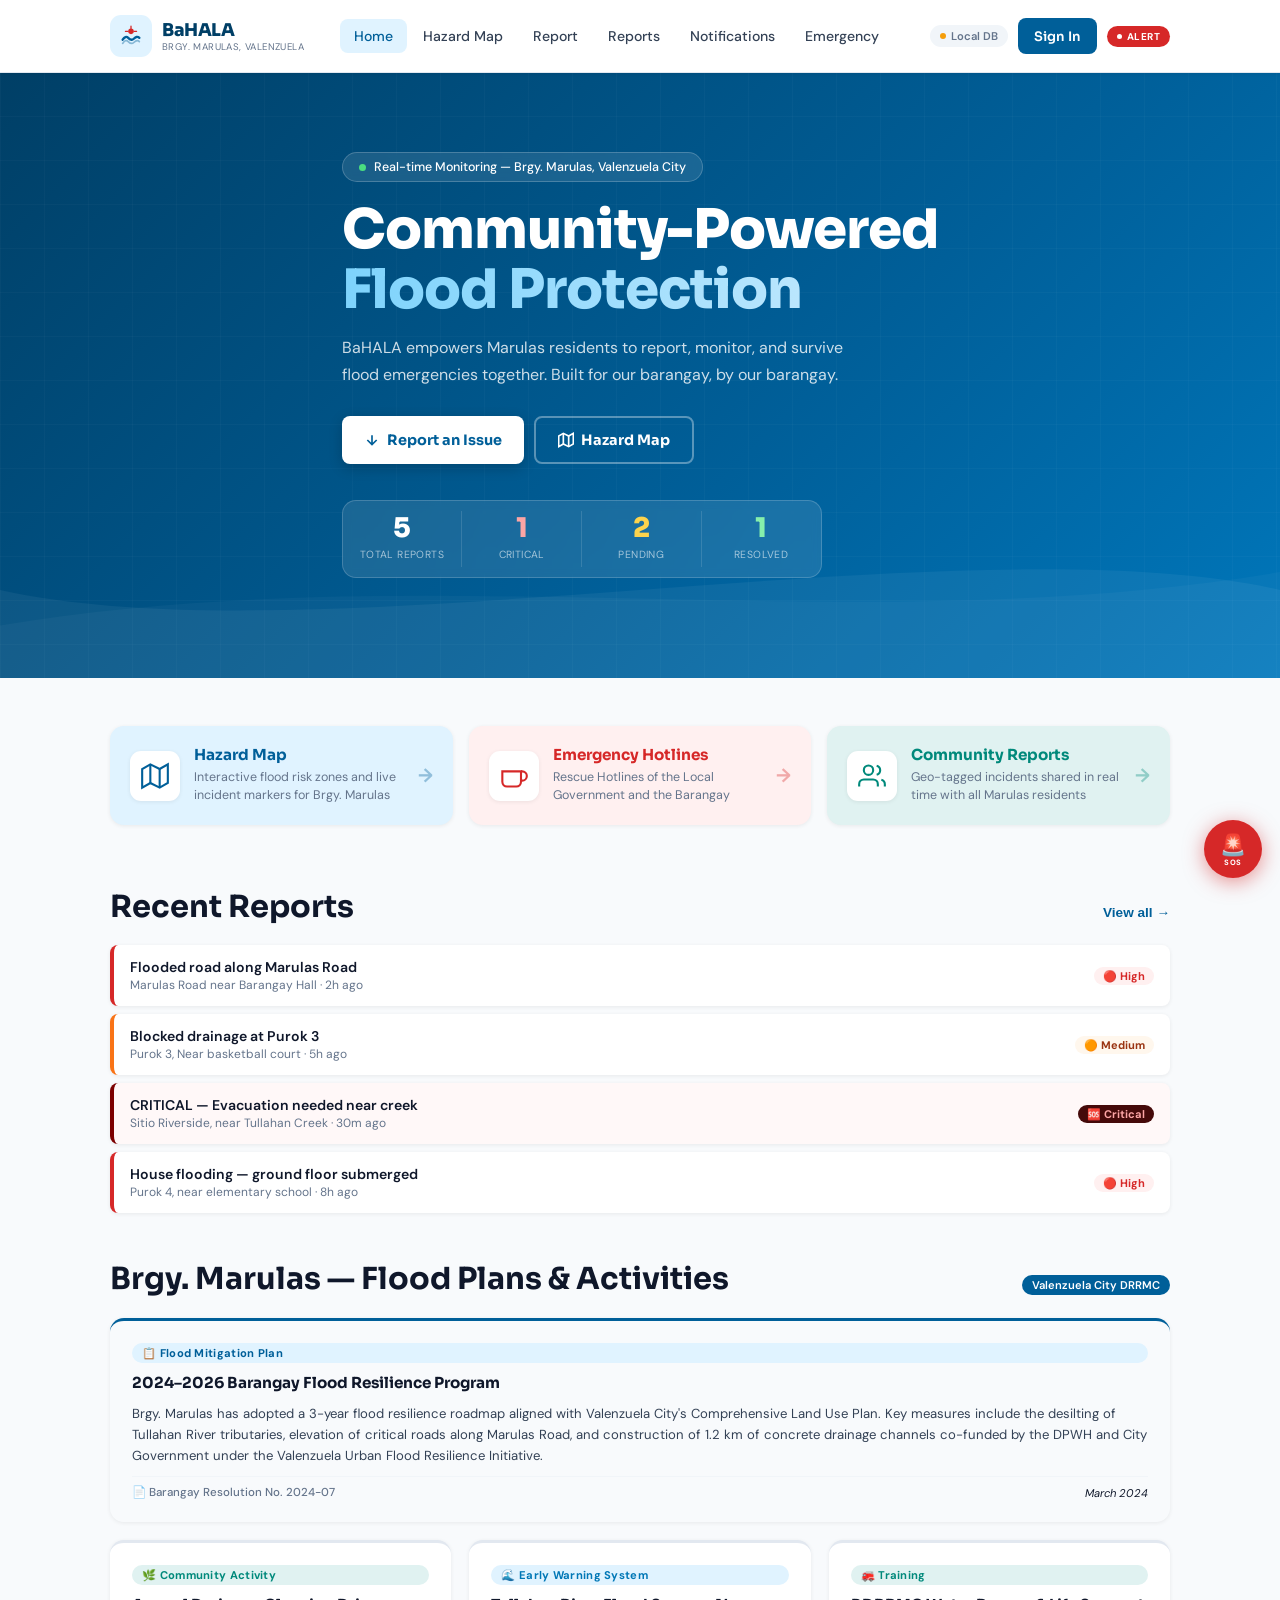
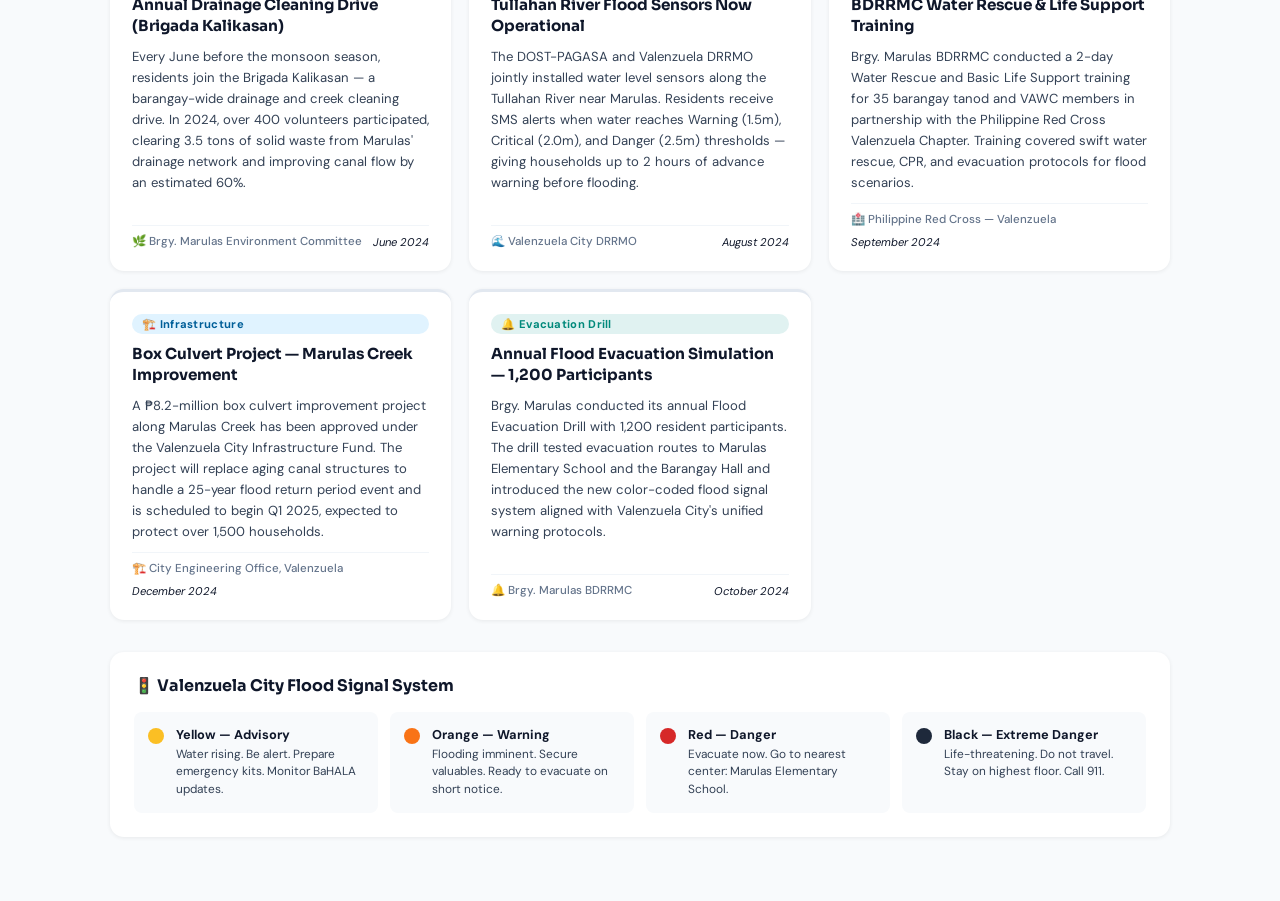
==== commit 4213e290: "added notifications and logo updated the notif section and also the low bandwith mode" ====
--- a/index.html
+++ b/index.html
@@ -3,7 +3,8 @@
 <head>
 <meta charset="UTF-8">
 <meta name="viewport" content="width=device-width, initial-scale=1.0">
-<title>BaHALA — Brgy. Marulas Flood Early Warning System</title>
+<title>BaHALA — Brgy. Marulas Flood Early Warning System </title>
+<link rel="icon" type="image/svg+xml" href="../icon/logo_icon.svg">
 <meta name="description" content="BaHALA — Community-powered flood warning and reporting system for Barangay Marulas, Valenzuela City.">
 <link href="https://fonts.googleapis.com/css2?family=Sora:wght@300;400;600;700;800&family=DM+Sans:opsz,wght@9..40,300;9..40,400;9..40,500;9..40,600&display=swap" rel="stylesheet">
 <link rel="stylesheet" href="https://unpkg.com/leaflet@1.9.4/dist/leaflet.css"/>
@@ -35,6 +36,7 @@
       <a class="nav-link" data-page="map">Hazard Map</a>
       <a class="nav-link" data-page="report">Report</a>
       <a class="nav-link" data-page="view">Reports</a>
+      <a class="nav-link" data-page="notifications">Notifications</a>
       <a class="nav-link" data-page="contacts">Emergency</a>
     </nav>
 
@@ -64,6 +66,7 @@
     <a class="mobile-nav-link" data-page="map">🗺️ Hazard Map</a>
     <a class="mobile-nav-link" data-page="report">📋 Report Issue</a>
     <a class="mobile-nav-link" data-page="view">📊 View Reports</a>
+    <a class="mobile-nav-link" data-page="notifications">🔔 Notifications</a>
     <a class="mobile-nav-link" data-page="contacts">🚨 Emergency</a>
     <a class="mobile-nav-link" id="mobileLoginLink" data-page="login">🔐 Sign In / Register</a>
     <a class="mobile-nav-link" href="lite.html">⚡ Lite Mode (Low Bandwidth)</a>
@@ -114,6 +117,10 @@
           </div>
           <div class="pw-strength-label" id="pwStrengthLabel"></div>
         </div>
+        <div class="form-group">
+          <label>Confirm Password</label>
+          <input type="password" id="regConfirmPassword" placeholder="Repeat password">
+        </div>
         <button class="btn-auth" id="signUpBtn">Create Account →</button>
         <p class="auth-note">Admin accounts are assigned by the Barangay office only.</p>
       </div>
@@ -157,7 +164,7 @@
     <div class="container">
       <div class="feature-grid">
         <div class="feature-card fc-blue" data-page="map"><div class="fc-icon"><svg width="28" height="28" viewBox="0 0 24 24" fill="none" stroke="currentColor" stroke-width="1.8"><polygon points="1 6 1 22 8 18 16 22 23 18 23 2 16 6 8 2 1 6"/><line x1="8" y1="2" x2="8" y2="18"/><line x1="16" y1="6" x2="16" y2="22"/></svg></div><div class="fc-content"><h3>Hazard Map</h3><p>Interactive flood risk zones and live incident markers for Brgy. Marulas</p></div><div class="fc-arrow">→</div></div>
-        <div class="feature-card fc-red" data-page="contacts"><div class="fc-icon"><svg width="28" height="28" viewBox="0 0 24 24" fill="none" stroke="currentColor" stroke-width="1.8"><path d="M18 8h1a4 4 0 010 8h-1"/><path d="M2 8h16v9a4 4 0 01-4 4H6a4 4 0 01-4-4V8z"/></svg></div><div class="fc-content"><h3>Early Warning</h3><p>Automated alerts when Tullahan River levels exceed critical thresholds</p></div><div class="fc-arrow">→</div></div>
+        <div class="feature-card fc-red" data-page="contacts"><div class="fc-icon"><svg width="28" height="28" viewBox="0 0 24 24" fill="none" stroke="currentColor" stroke-width="1.8"><path d="M18 8h1a4 4 0 010 8h-1"/><path d="M2 8h16v9a4 4 0 01-4 4H6a4 4 0 01-4-4V8z"/></svg></div><div class="fc-content"><h3>Emergency Hotlines</h3><p>Rescue Hotlines of the Local Government and the Barangay</p></div><div class="fc-arrow">→</div></div>
         <div class="feature-card fc-teal" data-page="report"><div class="fc-icon"><svg width="28" height="28" viewBox="0 0 24 24" fill="none" stroke="currentColor" stroke-width="1.8"><path d="M17 21v-2a4 4 0 00-4-4H5a4 4 0 00-4 4v2"/><circle cx="9" cy="7" r="4"/><path d="M23 21v-2a4 4 0 00-3-3.87M16 3.13a4 4 0 010 7.75"/></svg></div><div class="fc-content"><h3>Community Reports</h3><p>Geo-tagged incidents shared in real time with all Marulas residents</p></div><div class="fc-arrow">→</div></div>
       </div>
     </div>
@@ -280,6 +287,12 @@
       <div class="map-controls">
         <button class="map-ctrl-btn" id="mapCenterBtn" title="Center on Brgy. Marulas">🎯</button>
       </div>
+      <div id="adminDrawToolbar" class="admin-draw-toolbar" style="display:none;">
+        <button class="btn-primary" id="btnDrawStart">✏️ Draw Risk Zone</button>
+        <button class="btn-cancel" tabindex="0" id="btnDrawCancel" style="display:none;background:white;color:var(--gray-700);">Cancel</button>
+        <button class="btn-submit" id="btnDrawFinish" style="display:none;background:var(--green);">✓ Save Zone</button>
+        <div id="drawInstructions" class="draw-instructions" style="display:none;">Click map to add points</div>
+      </div>
     </div>
   </div>
 </main>
@@ -302,7 +315,16 @@
         <div class="form-group full-width"><label>Report Title *</label><input type="text" id="reportTitle" placeholder="e.g. Flooded road near Barangay Hall" maxlength="100"><span class="char-count" id="titleCount">0/100</span></div>
         <div class="form-group"><label>Incident Type *</label><div class="select-wrapper"><select id="reportType"><option value="">Select type...</option><option value="road-flooding">Road Flooding</option><option value="house-flooding">House Flooding</option><option value="blocked-drainage">Blocked Drainage</option><option value="rising-water-level">Rising Water Level</option><option value="landslide">Landslide / Erosion</option><option value="structural-damage">Structural Damage</option><option value="evacuation-needed">Evacuation Needed</option><option value="other">Other Hazard</option></select></div></div>
         <div class="form-group"><label>Severity Level *</label><div class="severity-picker" id="severityPicker"><button type="button" class="sev-btn sev-low" data-value="low">🟡 Low</button><button type="button" class="sev-btn sev-medium" data-value="medium">🟠 Medium</button><button type="button" class="sev-btn sev-high" data-value="high">🔴 High</button><button type="button" class="sev-btn sev-critical" data-value="critical">🆘 Critical</button></div><input type="hidden" id="reportSeverity"></div>
-        <div class="form-group full-width"><label>Street / Landmark *</label><input type="text" id="reportStreet" placeholder="e.g. Marulas Road near Purok 3 basketball court"></div>
+        <div class="form-group full-width">
+          <label>Street / Landmark *</label>
+          <div style="display:flex; gap:8px;">
+            <input type="text" id="reportStreet" placeholder="e.g. Marulas Road near Purok 3 basketball court" style="flex:1;">
+            <button type="button" id="btnGetLocation" class="btn-cancel" style="padding:0; width:46px; min-height:46px; display:flex; align-items:center; justify-content:center; flex-shrink:0;" title="Get GPS Location">📍</button>
+          </div>
+          <input type="hidden" id="reportLat">
+          <input type="hidden" id="reportLng">
+          <small id="locationStatus" style="color:var(--gray-500);display:none;margin-top:4px;"></small>
+        </div>
         <div class="form-group full-width"><label>Description *</label><textarea id="reportDescription" rows="4" placeholder="Describe the situation. Include water level, number of families affected, and any immediate dangers..." maxlength="600"></textarea><span class="char-count" id="descCount">0/600</span></div>
       </div>
 
@@ -319,16 +341,15 @@
       <div class="form-grid">
         <div class="form-group full-width">
           <label>Upload or Capture Image</label>
-          <div class="image-action-buttons" style="display:flex; gap:12px; margin-bottom:12px;">
-            <button type="button" class="btn-cancel" id="btnCameraImage" style="flex:1; display:flex; align-items:center; justify-content:center; gap:8px; min-height:48px;">📷 Take Photo</button>
-            <button type="button" class="btn-cancel" id="btnUploadImage" style="flex:1; display:flex; align-items:center; justify-content:center; gap:8px; min-height:48px;">📁 Upload File</button>
-          </div>
+          <button type="button" class="btn-cancel" id="btnCameraImage" style="width:100%; display:flex; align-items:center; justify-content:center; gap:8px; margin-bottom:12px; min-height:48px;">📷 Take Photo</button>
+          
           <div class="image-upload-zone" id="imageUploadZone">
-            <div class="image-upload-icon">📥</div>
-            <p>Or drag and drop an image here</p>
+            <input type="file" id="reportImageUpload" accept="image/*">
+            <div class="image-upload-icon">📁</div>
+            <p>Tap to Upload or Drag & Drop here</p>
             <small>JPG, PNG, WEBP — max 5MB</small>
           </div>
-          <input type="file" id="reportImageUpload" accept="image/*" style="display:none">
+          
           <input type="file" id="reportImageCamera" accept="image/*" capture="environment" style="display:none">
           <div id="imagePreviewWrap" style="display:none" class="image-preview-wrap">
             <img id="imagePreview" class="image-preview" src="" alt="Preview">
@@ -411,6 +432,31 @@
   </div>
 </main>
 
+<!-- ============================================================ PAGE: NOTIFICATIONS ============================================================ -->
+<main id="page-notifications" class="page">
+  <div class="page-header">
+    <div class="container">
+      <div class="page-header-inner">
+        <button class="back-btn" data-page="home">← Back</button>
+        <div><h1>🔔 Alert History</h1><p>Record of hazard zones and critical community alerts</p></div>
+      </div>
+    </div>
+  </div>
+  <div class="container" style="padding-top:24px; padding-bottom:60px; max-width:800px;">
+    <div class="section-header" style="margin-bottom:20px;">
+      <h2>Recent Notifications</h2>
+      <button class="btn-refresh" id="refreshNotifsBtn">↻ Refresh</button>
+    </div>
+    <div id="notificationsList" class="notifications-list">
+      <div class="empty-state">
+        <div class="empty-icon">🔔</div>
+        <h3>No alerts yet</h3>
+        <p>Stay tuned for real-time hazard updates from the Barangay Admin.</p>
+      </div>
+    </div>
+  </div>
+</main>
+
 <!-- ============================================================ PAGE: PROFILE ============================================================ -->
 <main id="page-profile" class="page">
   <div class="page-header">
@@ -436,6 +482,29 @@
   </div>
 </div>
 
+<!-- RISK ZONE SAVE MODAL -->
+<div class="modal-overlay" id="zoneModalOverlay">
+  <div class="modal" id="zoneModal">
+    <div class="modal-body">
+      <h3 id="zoneModalTitle" style="margin-bottom:16px">Save Risk Zone</h3>
+      <div class="form-group" style="margin-top:10px;"><label>Zone Name *</label><input type="text" id="zoneName" placeholder="e.g. Marulas Creek Buffer"></div>
+      <div class="form-group" style="margin-top:14px;"><label>Risk Level *</label>
+        <div class="severity-picker" id="zoneSeverityPicker">
+          <button type="button" class="sev-btn sev-low" data-value="low">🟡 Low</button>
+          <button type="button" class="sev-btn sev-medium" data-value="medium">🟠 Medium</button>
+          <button type="button" class="sev-btn sev-high" data-value="high">🔴 High</button>
+          <button type="button" class="sev-btn sev-critical" data-value="critical">🆘 Critical</button>
+        </div><input type="hidden" id="zoneSeverity">
+      </div>
+      <div class="form-group" style="margin-top:14px;"><label>Description</label><textarea id="zoneDesc" rows="2" placeholder="Brief description of the risk..."></textarea></div>
+      <div class="modal-actions" style="margin-top:20px;">
+        <button class="btn-cancel" id="zoneCancelBtn">Cancel</button>
+        <button class="btn-submit" id="zoneSaveBtn">Save Zone</button>
+      </div>
+    </div>
+  </div>
+</div>
+
 <!-- IMAGE LIGHTBOX -->
 <div class="img-lightbox" id="imgLightbox">
   <button class="img-lightbox-close" id="imgLightboxClose">✕</button>
@@ -444,6 +513,17 @@
 
 <!-- FAB -->
 <a href="tel:911" class="fab-emergency"><span>🚨</span><span class="fab-label">SOS</span></a>
+
+<!-- HAZARD NOTIFICATION ALERT -->
+<div class="hazard-notification" id="hazardNotification">
+  <div class="hn-icon">🚨</div>
+  <div class="hn-content">
+    <div class="hn-title" id="hnTitle">Hazard Alert</div>
+    <div class="hn-body" id="hnBody">A new risk zone has been updated.</div>
+    <button class="hn-action" id="hnAction">View on Map</button>
+  </div>
+  <button class="hn-close" id="hnClose">✕</button>
+</div>
 
 <!-- TOAST -->
 <div class="toast" id="toast"></div>
--- a/styles.css
+++ b/styles.css
@@ -230,7 +230,7 @@
 .admin-badge{display:inline-flex;align-items:center;gap:4px;background:var(--amber);color:#78350F;padding:2px 8px;border-radius:999px;font-size:0.7rem;font-weight:700;margin-left:8px}
 
 .map-layout{display:grid;grid-template-columns:280px 1fr;height:calc(100vh - 160px);min-height:500px}
-.map-sidebar{background:white;border-right:1px solid var(--gray-200);overflow-y:auto;padding:16px;display:flex;flex-direction:column;gap:16px}
+.map-sidebar{background:white;border-right:1px solid var(--gray-200);overflow-y:auto;padding:16px;display:flex;flex-direction:column;gap:16px;}
 .map-legend h4,.map-filter-section h4,.map-incidents h4{font-size:0.78rem;font-weight:700;text-transform:uppercase;letter-spacing:0.5px;color:var(--gray-500);margin-bottom:8px}
 .legend-item{display:flex;align-items:center;gap:8px;font-size:0.82rem;color:var(--gray-700);padding:3px 0}
 .legend-dot{width:12px;height:12px;border-radius:50%;flex-shrink:0}
@@ -257,6 +257,18 @@
 .map-controls{position:absolute;bottom:16px;right:16px;z-index:500;display:flex;flex-direction:column;gap:6px}
 .map-ctrl-btn{width:40px;height:40px;border-radius:var(--radius-sm);background:white;border:1px solid var(--gray-200);font-size:1.1rem;cursor:pointer;box-shadow:var(--shadow-sm);transition:all 0.2s;display:flex;align-items:center;justify-content:center}
 .map-ctrl-btn:hover{background:var(--light-bg);border-color:var(--primary)}
+.admin-draw-toolbar {
+  position: absolute;
+  top: 16px; left: 50%; transform: translateX(-50%); z-index: 1000;
+  display: flex; gap: 8px; align-items: center;
+  background: white; padding: 8px; border-radius: 8px;
+  box-shadow: 0 4px 12px rgba(0,0,0,0.15);
+}
+.draw-instructions {
+  background: rgba(0,0,0,0.7); color: white;
+  padding: 6px 12px; border-radius: 4px; border: 1px solid rgba(255,255,255,0.2);
+  font-size: 0.8rem; font-weight: 500; margin-left: 8px;
+}
 
 /* FORM */
 .form-container{padding:32px 20px 60px}
@@ -493,6 +505,142 @@
 .toast{position:fixed;bottom:86px;left:50%;transform:translateX(-50%) translateY(16px);background:var(--gray-900);color:white;padding:11px 20px;border-radius:var(--radius-sm);font-size:0.85rem;font-weight:500;opacity:0;pointer-events:none;transition:all 0.3s;z-index:3000;white-space:nowrap;max-width:90vw;text-align:center}
 .toast.show{opacity:1;transform:translateX(-50%) translateY(0)}
 
+/* HAZARD NOTIFICATION ALERT */
+.hazard-notification {
+  position: fixed;
+  top: 88px;
+  right: 20px;
+  z-index: 2100;
+  width: 340px;
+  background: rgba(255, 255, 255, 0.9);
+  backdrop-filter: blur(12px);
+  -webkit-backdrop-filter: blur(12px);
+  border: 1px solid rgba(255, 255, 255, 0.5);
+  border-left: 6px solid var(--red);
+  border-radius: var(--radius);
+  box-shadow: 0 12px 40px rgba(0, 0, 0, 0.15);
+  display: flex;
+  padding: 18px;
+  gap: 14px;
+  transform: translateX(400px);
+  transition: transform 0.6s cubic-bezier(0.34, 1.56, 0.64, 1);
+  pointer-events: auto;
+}
+.hazard-notification.show {
+  transform: translateX(0);
+}
+.hn-icon {
+  width: 44px;
+  height: 44px;
+  background: var(--red-light);
+  border-radius: 12px;
+  display: flex;
+  align-items: center;
+  justify-content:center;
+  font-size: 1.4rem;
+  flex-shrink: 0;
+  animation: hnPulse 2s infinite;
+}
+@keyframes hnPulse {
+  0% { box-shadow: 0 0 0 0 rgba(214, 40, 40, 0.4); }
+  70% { box-shadow: 0 0 0 10px rgba(214, 40, 40, 0); }
+  100% { box-shadow: 0 0 0 0 rgba(214, 40, 40, 0); }
+}
+.hn-content {
+  flex: 1;
+}
+.hn-title {
+  font-family: var(--font-head);
+  font-weight: 800;
+  font-size: 0.95rem;
+  color: var(--dark-blue);
+  margin-bottom: 4px;
+}
+.hn-body {
+  font-size: 0.8rem;
+  color: var(--gray-700);
+  line-height: 1.5;
+  margin-bottom: 12px;
+}
+.hn-action {
+  background: var(--primary);
+  color: white;
+  border: none;
+  border-radius: 8px;
+  padding: 6px 14px;
+  font-size: 0.78rem;
+  font-weight: 700;
+  cursor: pointer;
+  transition: background 0.2s;
+}
+.hn-action:hover {
+  background: var(--dark-blue);
+}
+.hn-close {
+  position: absolute;
+  top: 10px;
+  right: 10px;
+  background: none;
+  border: none;
+  color: var(--gray-400);
+  font-size: 0.9rem;
+  cursor: pointer;
+  transition: color 0.2s;
+  padding: 4px;
+}
+.hn-close:hover {
+  color: var(--red);
+}
+
+/* NOTIFICATIONS PAGE */
+.notifications-list {
+  display: flex;
+  flex-direction: column;
+  gap: 12px;
+}
+.notif-item {
+  display: flex;
+  gap: 16px;
+  padding: 20px;
+  background: white;
+  border-radius: var(--radius);
+  box-shadow: var(--shadow-sm);
+  border-left: 5px solid var(--gray-300);
+  transition: all 0.2s;
+  cursor: pointer;
+  position: relative;
+}
+.notif-item:hover {
+  transform: translateY(-2px);
+  box-shadow: var(--shadow);
+}
+.notif-item.sev-low { border-left-color: var(--amber); }
+.notif-item.sev-medium { border-left-color: #F97316; }
+.notif-item.sev-high { border-left-color: var(--red); }
+.notif-item.sev-critical { border-left-color: #7C0000; background: #FFF8F8; }
+
+.notif-icon {
+  width: 48px;
+  height: 48px;
+  border-radius: 12px;
+  background: var(--gray-100);
+  display: flex;
+  align-items: center;
+  justify-content: center;
+  font-size: 1.4rem;
+  flex-shrink: 0;
+}
+.notif-item.sev-critical .notif-icon { background: #fee2e2; }
+.notif-content { flex: 1; }
+.notif-header { display: flex; justify-content: space-between; align-items: baseline; margin-bottom: 4px; gap: 10px; }
+.notif-title { font-family: var(--font-head); font-weight: 700; font-size: 1rem; color: var(--dark-blue); }
+.notif-time { font-size: 0.72rem; color: var(--gray-400); font-weight: 500; white-space: nowrap; }
+.notif-body { font-size: 0.88rem; color: var(--gray-600); line-height: 1.5; margin-bottom: 8px; }
+.notif-meta { display: flex; gap: 8px; align-items: center; }
+.notif-badge { padding: 2px 8px; border-radius: 999px; font-size: 0.68rem; font-weight: 700; text-transform: uppercase; }
+.notif-badge.zone { background: var(--light-bg); color: var(--primary); }
+.notif-badge.critical { background: var(--red); color: white; }
+
 /* LEAFLET OVERRIDES */
 .leaflet-popup-content-wrapper{border-radius:var(--radius)!important;box-shadow:var(--shadow)!important}
 .leaflet-popup-content{font-family:var(--font-body)!important;font-size:0.84rem!important;margin:10px 14px!important}
@@ -504,8 +652,9 @@
   .feature-grid{grid-template-columns:1fr}
   .signal-grid{grid-template-columns:1fr 1fr}
   .map-layout{grid-template-columns:1fr;grid-template-rows:240px 1fr}
-  .map-sidebar{order:2;height:auto;max-height:260px;flex-direction:row;flex-wrap:wrap}
-  .map-incidents{order:3;width:100%}
+  .map-sidebar{order:2;height:auto;max-height:260px;flex-direction:row;flex-wrap:nowrap;overflow-x:auto;overflow-y:hidden;align-items:flex-start;padding-bottom:12px;}
+  .map-sidebar > div { flex-shrink:0; min-width:240px; margin-right:12px; }
+  .map-incidents{order:3;width:auto;min-width:300px;overflow-y:auto;max-height:220px;}
   .map-main{order:1}
   #hazardMap{height:100%}
 }
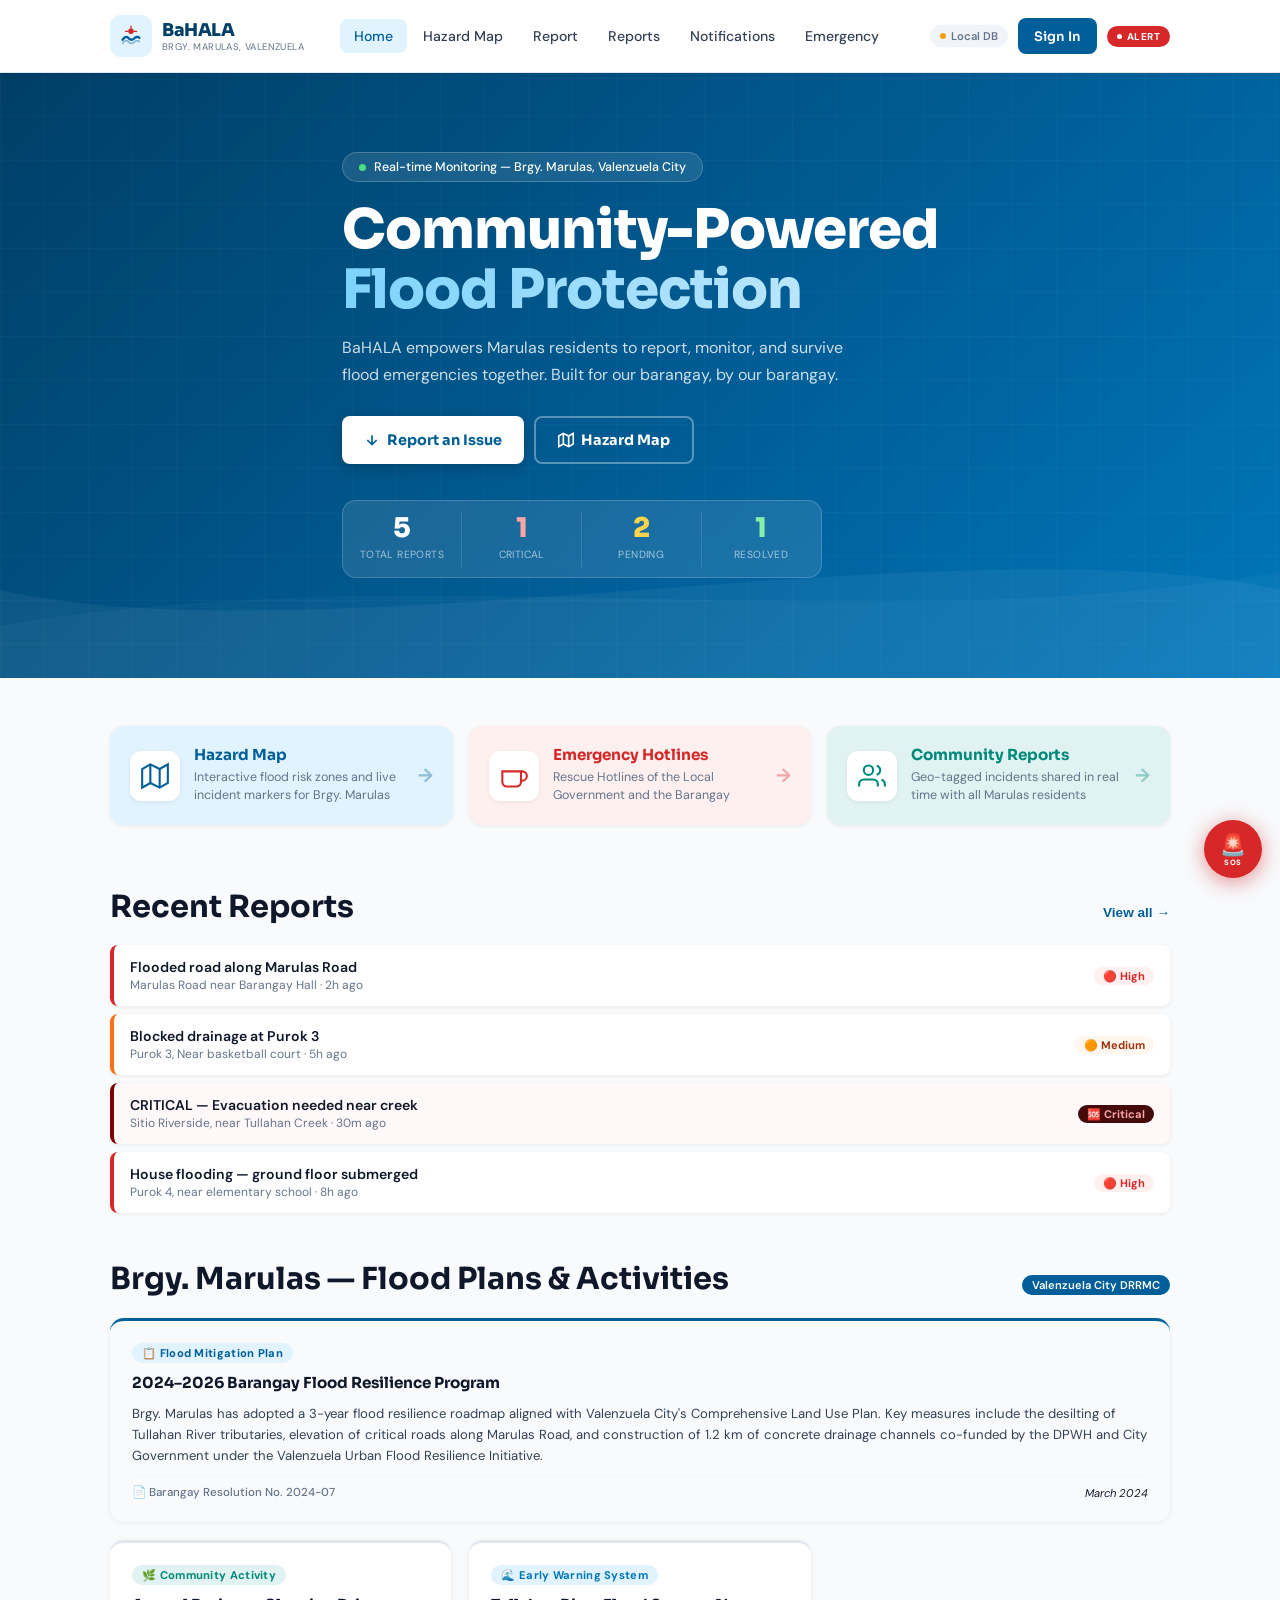
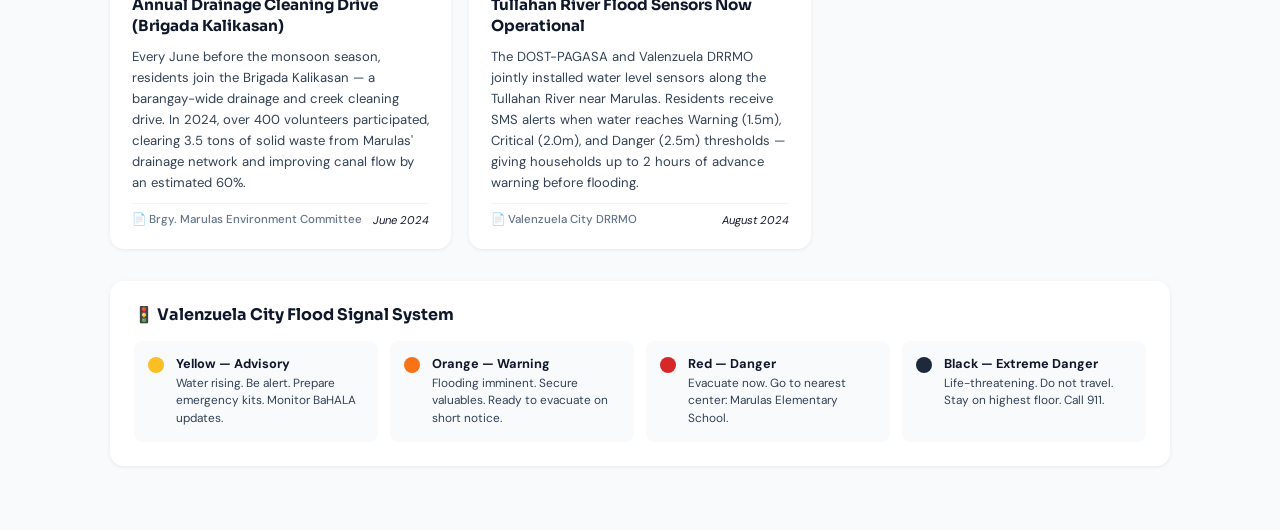
==== commit 93a91354: "created a add plan/activity for news added features for admin to add and delete news also added to t" ====
--- a/index.html
+++ b/index.html
@@ -4,7 +4,7 @@
 <meta charset="UTF-8">
 <meta name="viewport" content="width=device-width, initial-scale=1.0">
 <title>BaHALA — Brgy. Marulas Flood Early Warning System </title>
-<link rel="icon" type="image/svg+xml" href="../icon/logo_icon.svg">
+<link rel="icon" type="image/png" href="icon/logo_icon.png">
 <meta name="description" content="BaHALA — Community-powered flood warning and reporting system for Barangay Marulas, Valenzuela City.">
 <link href="https://fonts.googleapis.com/css2?family=Sora:wght@300;400;600;700;800&family=DM+Sans:opsz,wght@9..40,300;9..40,400;9..40,500;9..40,600&display=swap" rel="stylesheet">
 <link rel="stylesheet" href="https://unpkg.com/leaflet@1.9.4/dist/leaflet.css"/>
@@ -182,52 +182,13 @@
     <div class="container">
       <div class="section-header">
         <h2>Brgy. Marulas — Flood Plans &amp; Activities</h2>
-        <span class="section-badge">Valenzuela City DRRMC</span>
-      </div>
-      <div class="news-grid">
-
-        <article class="news-card news-featured">
-          <div class="news-tag news-tag-plan">📋 Flood Mitigation Plan</div>
-          <h3>2024–2026 Barangay Flood Resilience Program</h3>
-          <p>Brgy. Marulas has adopted a 3-year flood resilience roadmap aligned with Valenzuela City's Comprehensive Land Use Plan. Key measures include the desilting of Tullahan River tributaries, elevation of critical roads along Marulas Road, and construction of 1.2 km of concrete drainage channels co-funded by the DPWH and City Government under the Valenzuela Urban Flood Resilience Initiative.</p>
-          <div class="news-footer"><span class="news-source">📄 Barangay Resolution No. 2024-07</span><span class="news-date">March 2024</span></div>
-        </article>
-
-        <article class="news-card">
-          <div class="news-tag news-tag-activity">🌿 Community Activity</div>
-          <h3>Annual Drainage Cleaning Drive (Brigada Kalikasan)</h3>
-          <p>Every June before the monsoon season, residents join the Brigada Kalikasan — a barangay-wide drainage and creek cleaning drive. In 2024, over 400 volunteers participated, clearing 3.5 tons of solid waste from Marulas' drainage network and improving canal flow by an estimated 60%.</p>
-          <div class="news-footer"><span class="news-source">🌿 Brgy. Marulas Environment Committee</span><span class="news-date">June 2024</span></div>
-        </article>
-
-        <article class="news-card">
-          <div class="news-tag news-tag-alert">🌊 Early Warning System</div>
-          <h3>Tullahan River Flood Sensors Now Operational</h3>
-          <p>The DOST-PAGASA and Valenzuela DRRMO jointly installed water level sensors along the Tullahan River near Marulas. Residents receive SMS alerts when water reaches Warning (1.5m), Critical (2.0m), and Danger (2.5m) thresholds — giving households up to 2 hours of advance warning before flooding.</p>
-          <div class="news-footer"><span class="news-source">🌊 Valenzuela City DRRMO</span><span class="news-date">August 2024</span></div>
-        </article>
-
-        <article class="news-card">
-          <div class="news-tag news-tag-activity">🚒 Training</div>
-          <h3>BDRRMC Water Rescue &amp; Life Support Training</h3>
-          <p>Brgy. Marulas BDRRMC conducted a 2-day Water Rescue and Basic Life Support training for 35 barangay tanod and VAWC members in partnership with the Philippine Red Cross Valenzuela Chapter. Training covered swift water rescue, CPR, and evacuation protocols for flood scenarios.</p>
-          <div class="news-footer"><span class="news-source">🏥 Philippine Red Cross — Valenzuela</span><span class="news-date">September 2024</span></div>
-        </article>
-
-        <article class="news-card">
-          <div class="news-tag news-tag-plan">🏗️ Infrastructure</div>
-          <h3>Box Culvert Project — Marulas Creek Improvement</h3>
-          <p>A ₱8.2-million box culvert improvement project along Marulas Creek has been approved under the Valenzuela City Infrastructure Fund. The project will replace aging canal structures to handle a 25-year flood return period event and is scheduled to begin Q1 2025, expected to protect over 1,500 households.</p>
-          <div class="news-footer"><span class="news-source">🏗️ City Engineering Office, Valenzuela</span><span class="news-date">December 2024</span></div>
-        </article>
-
-        <article class="news-card">
-          <div class="news-tag news-tag-activity">🔔 Evacuation Drill</div>
-          <h3>Annual Flood Evacuation Simulation — 1,200 Participants</h3>
-          <p>Brgy. Marulas conducted its annual Flood Evacuation Drill with 1,200 resident participants. The drill tested evacuation routes to Marulas Elementary School and the Barangay Hall and introduced the new color-coded flood signal system aligned with Valenzuela City's unified warning protocols.</p>
-          <div class="news-footer"><span class="news-source">🔔 Brgy. Marulas BDRRMC</span><span class="news-date">October 2024</span></div>
-        </article>
-
+        <div style="display:flex; gap:8px; align-items:center;">
+          <span class="section-badge">Valenzuela City DRRMC</span>
+          <button class="btn-primary" id="adminAddNewsBtn" style="display:none; padding:4px 12px; font-size:0.75rem; min-height:32px;">+ Add Plan/Activity</button>
+        </div>
+      </div>
+      <div id="newsGrid" class="news-grid">
+        <!-- Rendered by JS -->
       </div>
 
       <div class="signal-guide">
@@ -504,6 +465,37 @@
     </div>
   </div>
 </div>
+<div class="modal-overlay" id="newsModalOverlay">
+  <div class="modal" id="newsModal">
+    <div class="modal-body">
+      <h3 id="newsModalTitle" style="margin-bottom:16px">Add Plan / Activity</h3>
+      <div class="form-group" style="margin-top:10px;"><label>Title *</label><input type="text" id="newsTitle" placeholder="e.g. 2024 Drainage Cleaning"></div>
+      <div class="form-group" style="margin-top:14px;"><label>Type *</label>
+        <div class="select-wrapper">
+          <select id="newsTag">
+            <option value="plan">📋 Flood Mitigation Plan</option>
+            <option value="activity">🌿 Community Activity</option>
+            <option value="alert">🌊 Early Warning System</option>
+            <option value="training">🚒 Training</option>
+            <option value="project">🏗️ Infrastructure Project</option>
+          </select>
+        </div>
+      </div>
+      <div class="form-group" style="margin-top:14px;"><label>Description / Content *</label><textarea id="newsContent" rows="4" placeholder="Details about this plan or activity..."></textarea></div>
+      <div class="form-grid" style="margin-top:14px;">
+        <div class="form-group"><label>Source / Reference</label><input type="text" id="newsSource" placeholder="e.g. BDRRMC Office"></div>
+        <div class="form-group"><label>Date Label</label><input type="text" id="newsDateLabel" placeholder="e.g. March 2024"></div>
+      </div>
+      <div class="form-group" style="margin-top:14px;">
+        <label class="checkbox-label"><input type="checkbox" id="newsIsFeatured"><span class="checkmark"></span> Highlight as Featured (Full Width)</label>
+      </div>
+      <div class="modal-actions" style="margin-top:20px;">
+        <button class="btn-cancel" id="newsCancelBtn">Cancel</button>
+        <button class="btn-submit" id="newsSaveBtn">Save Item</button>
+      </div>
+    </div>
+  </div>
+</div>
 
 <!-- IMAGE LIGHTBOX -->
 <div class="img-lightbox" id="imgLightbox">
--- a/styles.css
+++ b/styles.css
@@ -199,6 +199,8 @@
 .news-tag-plan{background:var(--light-bg);color:var(--primary)}
 .news-tag-activity{background:var(--teal-light);color:var(--teal)}
 .news-tag-alert{background:var(--light-bg);color:#0077B6}
+.news-tag-training{background:#F0FDF4;color:#16A34A}
+.news-tag-project{background:#FEF2F2;color:#991B1B}
 .news-card h3{font-size:0.95rem;line-height:1.35}
 .news-card p{font-size:0.82rem;color:var(--gray-600,var(--gray-700));line-height:1.6;flex:1}
 .news-footer{display:flex;justify-content:space-between;align-items:center;gap:8px;flex-wrap:wrap;margin-top:auto;padding-top:8px;border-top:1px solid var(--gray-100)}
